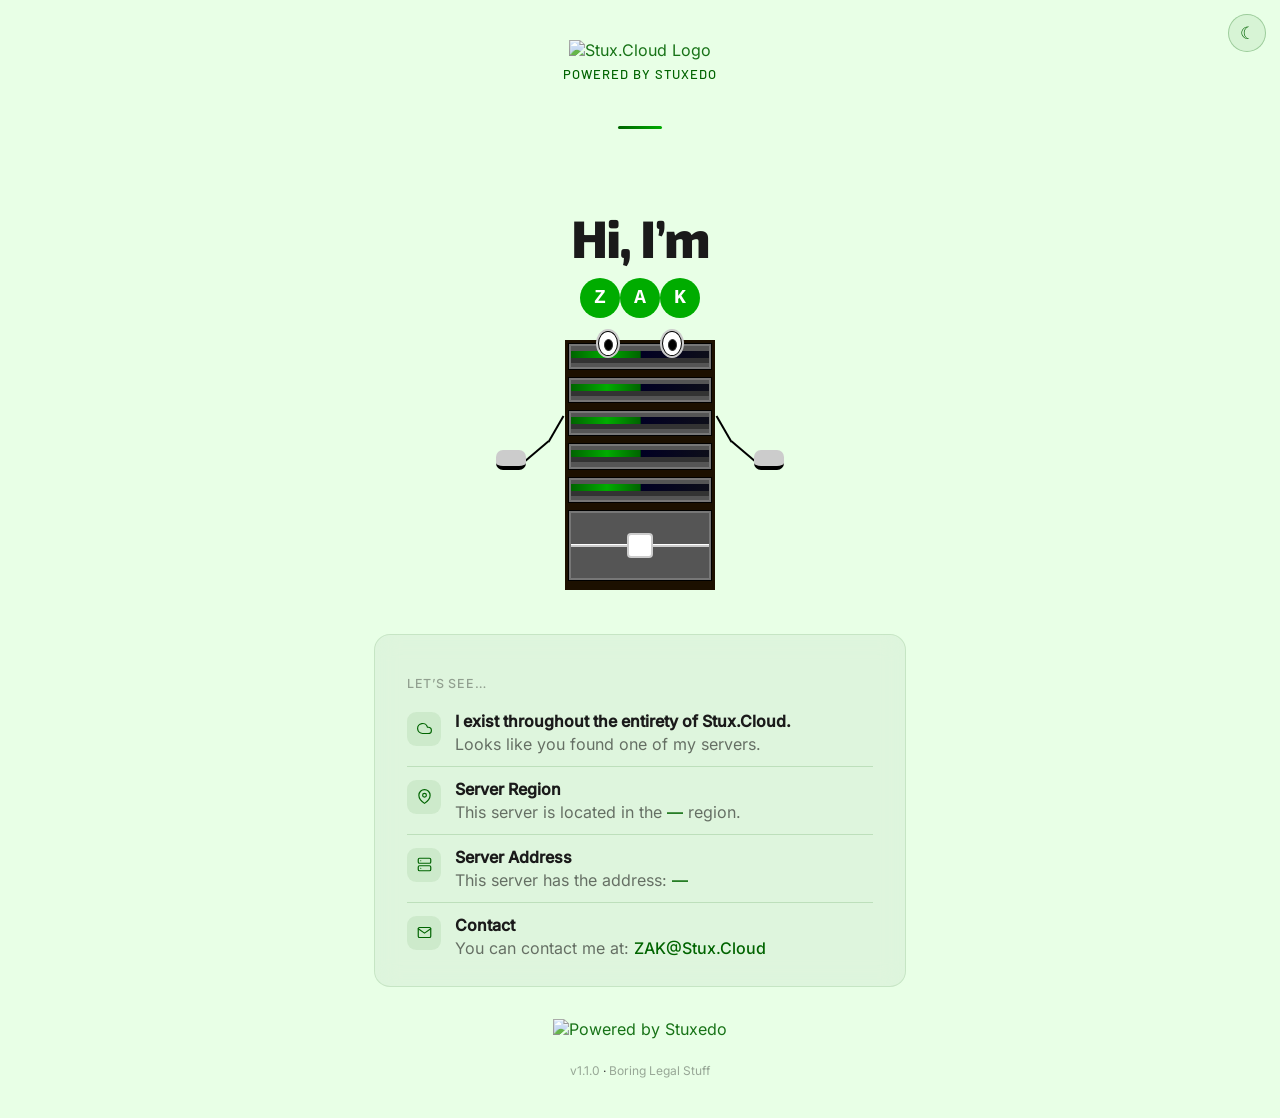
==== index.html @ 60092a90 "Release v1.1.0 See CHANGELOG.md for details." ====
<!DOCTYPE html>
<html lang="en">

<head>
    <meta charset="UTF-8">
    <meta name="viewport" content="width=device-width, initial-scale=1.0">
    <meta name="description" content="A Stux.Cloud Instance - Powered by Stuxedo">
    <title>A Stux.Cloud Instance - Powered by Stuxedo</title>
    <link rel="icon" type="image/png" href="https://global.media.stux.cloud/icon.png">
    <link rel="stylesheet" href="assets/fonts/fonts.css">
    <style>
        * {
            box-sizing: border-box;
        }

        :root {
            --block-background: #555;
            --block-border: 1px solid #000;
            --block-shadow: 0 0 0 2px rgba(255, 255, 255, 0.2) inset;
            --block-light-background: linear-gradient(to right, #006400 0%, #00ac00 26%, #006400 50%, #010023 51%, #0d0e19 100%);
            --block-light-border: 5px solid;
        }

        body {
            background-color: #e8ffe6;
            font-family: 'Inter', sans-serif;
        }

        main {
            width: 100%;
            height: 100%;
            min-height: 450px;
            background: transparent;
            color: #333;
            display: flex;
            flex-direction: column;
            justify-content: center;
            align-items: center;
            position: relative;
            z-index: 1;
        }

        main .logo-wrap {
            display: inline-flex;
            flex-direction: column;
            align-items: flex-end;
            padding-bottom: 60px;
        }

        main #logo {
            display: flex;
            height: 80px;
        }

        main .sclogo-wrap {
            display: flex;
            align-items: center;
            gap: 6px;
        }

        main #bytext {
            color: var(--accent);
            font-weight: bold;
            font-size: 20px;
            margin-bottom: 14px;
            margin-left: 12px;
            text-transform: uppercase;
        }

        main #sclogo {
            height: 50px;
            padding-right: 10px;
        }

        main #wrap {
            width: 300px;
            height: 260px;
            display: flex;
            justify-content: center;
            align-items: flex-end;
            position: relative;
        }

        main #wrap .line {
            position: absolute;
            left: 0;
            top: 30%;
            width: 100%;
        }

        main #wrap .line.line-1 {
            animation: anim-line1 5s 0s ease forwards;
        }

        main #wrap .line.line-1 .ball {
            animation-delay: 0;
        }

        main #wrap .line.line-2 {
            animation: anim-line2 5s 1.2s ease forwards;
        }

        main #wrap .line.line-2 .ball {
            animation-delay: 1.2s;
        }

        main #wrap .line.line-3 {
            animation: anim-line3 5s 2.4s ease forwards;
        }

        main #wrap .line.line-3 .ball {
            animation-delay: 2.4s;
        }

        main #wrap .ball {
            height: 40px;
            width: 40px;
            border-radius: 50%;
            background: #000;
            color: #fff;
            text-align: center;
            line-height: 40px;
            font-size: 20px;
            font-weight: bold;
            font-family: 'Source Code Pro', monospace;
            z-index: 2;
            animation: anim-ball 5s ease forwards;
        }

        main #wrap .hand {
            position: absolute;
            top: 50%;
            width: 100%;
            transform-origin: 50% 0;
        }

        main #wrap .hand.hand-left {
            left: 6px;
            animation: anim-hand-left 5s 0s ease forwards;
        }

        main #wrap .hand .hand-part {
            height: 2px;
            width: 30px;
            background: #000;
            position: absolute;
        }

        main #wrap .hand .hand-part.part-bottom {
            top: -10px;
            left: 0;
            height: 20px;
            border-radius: 7px;
            background: #ccc;
            border-bottom: 4px solid #000;
        }

        main #wrap .hand .hand-part.part-middle {
            left: 26px;
            top: -10px;
            transform: rotate(-40deg);
        }

        main #wrap .hand .hand-part.part-top {
            left: 45px;
            top: -32px;
            transform: rotate(-60deg);
        }

        main #wrap .hand.hand-right {
            right: 6px;
            animation: anim-hand-left 5s 0.5s ease forwards;
        }

        main #wrap .hand.hand-right .part-bottom {
            left: auto;
            right: 0;
        }

        main #wrap .hand.hand-right .part-middle {
            left: auto;
            right: 26px;
            transform: rotate(40deg);
        }

        main #wrap .hand.hand-right .part-top {
            left: auto;
            right: 45px;
            transform: rotate(60deg);
        }

        main #server {
            width: 150px;
            height: 250px;
            display: flex;
            flex-direction: column;
            justify-content: space-between;
            border: 3px solid #1C1000;
            padding-bottom: 2%;
            background: #1C1000;
            position: relative;
        }

        main #server .eye {
            position: absolute;
            top: -12px;
            width: 20px;
            height: 25px;
            border: 1px solid #000;
            box-shadow: 0 0 0 2px #ccc;
            background: #fff;
            border-radius: 50%;
        }

        main #server .eye span {
            display: block;
            width: 50%;
            height: 50%;
            border: 1px solid;
            border-radius: 50%;
            background: #000;
            position: absolute;
            left: 0;
            top: 1px;
            animation: anim-eyes 8s ease forwards;
        }

        main #server .eye.eye-left {
            left: 30px;
            background-color: #fff !important;
        }

        main #server .eye.eye-right {
            right: 30px;
            background-color: #fff !important;
        }

        main #server .block {
            border: var(--block-border);
            height: 11%;
            display: flex;
            justify-content: center;
            align-items: center;
            box-shadow: var(--block-shadow);
            background: var(--block-background);
        }

        main #server .block .light {
            width: calc(100% - 4px);
            height: 12px;
            border-bottom: var(--block-light-border);
            background: var(--block-light-background);
        }

        main #server #bottom-block {
            height: 30%;
            border: var(--block-border);
            display: flex;
            justify-content: center;
            align-items: center;
            background: var(--block-background);
            box-shadow: var(--block-shadow);
            overflow: hidden;
            position: relative;
        }

        main #server #bottom-block #bottom-light {
            width: 2vw;
            height: 2vw;
            min-width: 14px;
            min-height: 14px;
            border-radius: 4px;
            background: #fff;
            border: 2px solid #ccc;
            box-shadow: var(--block-shadow);
            z-index: 2;
        }

        main #server #bottom-block .bottom-line {
            width: calc(100% - 4px);
            height: 3px;
            background: #fff;
            position: absolute;
            border-bottom: 2px solid #ccc;
        }

        main .text {
            padding: 10px;
            min-width: 320px;
            text-align: center;
        }

        main .text h1 {
            font-family: 'Stuxedo Tale', 'Exo 2', sans-serif;
            font-size: 16px;
            font-weight: 700;
            letter-spacing: -0.01em;
            margin: 14px 0;
        }

        #page-region,
        #page-address,
        #admin-email {
            color: var(--accent);
            font-weight: 500;
        }

        @keyframes anim-ball {
            20% {
                transform: rotate(180deg);
            }

            40% {
                transform: rotate(0deg);
            }

            60% {
                transform: rotate(180deg);
            }

            80% {
                transform: rotate(0deg);
            }

            100% {
                transform: rotate(-90deg);
            }
        }

        @keyframes anim-line1 {
            20% {
                transform: rotate(180deg);
            }

            40% {
                transform: rotate(0deg);
            }

            60% {
                transform: rotate(180deg);
            }

            80% {
                transform: rotate(0deg);
            }

            100% {
                transform: rotate(90deg) translateY(40px);
            }
        }

        @keyframes anim-line2 {
            20% {
                transform: rotate(180deg);
            }

            40% {
                transform: rotate(0deg);
            }

            60% {
                transform: rotate(180deg);
            }

            80% {
                transform: rotate(0deg);
            }

            100% {
                transform: rotate(90deg) translateY(0px);
            }
        }

        @keyframes anim-line3 {
            20% {
                transform: rotate(180deg);
            }

            40% {
                transform: rotate(0deg);
            }

            60% {
                transform: rotate(180deg);
            }

            80% {
                transform: rotate(0deg);
            }

            100% {
                transform: rotate(90deg) translateY(-40px);
            }
        }

        @keyframes anim-hand-left {
            10% {
                transform: rotate(3deg);
            }

            15% {
                transform: rotate(0deg);
            }

            25% {
                transform: rotate(3deg);
            }

            30% {
                transform: rotate(0deg);
            }

            40% {
                transform: rotate(3deg);
            }

            45% {
                transform: rotate(0deg);
            }

            50% {
                transform: rotate(3deg);
            }

            55% {
                transform: rotate(0deg);
            }

            65% {
                transform: rotate(3deg);
            }

            70% {
                transform: rotate(0deg);
            }

            80% {
                transform: rotate(3deg);
            }

            85% {
                transform: rotate(0deg);
            }

            95% {
                transform: rotate(3deg);
            }

            100% {
                transform: rotate(0deg);
            }
        }

        @keyframes anim-hand-right {
            10% {
                transform: rotate(-3deg);
            }

            15% {
                transform: rotate(0deg);
            }

            25% {
                transform: rotate(-3deg);
            }

            30% {
                transform: rotate(0deg);
            }

            40% {
                transform: rotate(-3deg);
            }

            45% {
                transform: rotate(0deg);
            }

            50% {
                transform: rotate(-3deg);
            }

            55% {
                transform: rotate(0deg);
            }

            65% {
                transform: rotate(-3deg);
            }

            70% {
                transform: rotate(0deg);
            }

            80% {
                transform: rotate(-3deg);
            }

            85% {
                transform: rotate(0deg);
            }

            100% {
                transform: rotate(0deg);
            }
        }

        @keyframes anim-eyes {
            25% {
                left: 10px;
            }

            50% {
                left: 0;
            }

            75% {
                top: 0;
                left: 10px;
            }

            100% {
                top: 7px;
                left: 5px;
            }
        }

        @media (prefers-color-scheme: dark) {
            body {
                background-color: #051e03;
            }

            body,
            main {
                color: #fff;
            }

            #page-region,
            #page-address,
            #admin-email {
                color: var(--accent);
                font-weight: 500;
            }

            main #wrap .ball {
                background: #fff;
                color: #000;
            }
        }

        /* ── CSS-only falling leaves (TinyMCE-safe, no JS/canvas) ── */
        .leaves {
            position: fixed;
            inset: 0;
            z-index: 0;
            pointer-events: none;
            overflow: hidden;
        }

        .lf {
            position: absolute;
            top: -30px;
            width: var(--sz, 14px);
            height: calc(var(--sz, 14px) * 1.4);
            animation-timing-function: linear;
            animation-iteration-count: infinite;
        }

        .lf::before {
            content: '';
            display: block;
            width: 100%;
            height: 100%;
            border-radius: 50% 0 50% 0;
            transform: rotate(45deg);
        }

        /* dark mode colours */
        .lf {
            opacity: var(--op-d, 0.12);
        }

        .lf::before {
            background: var(--cd, #00ac00);
        }

        /* light mode colours */
        @media (prefers-color-scheme: light) {
            .lf {
                opacity: var(--op-l, 0.18);
            }

            .lf::before {
                background: var(--cl, #006400);
            }
        }

        /* three sway variants */
        .lf-a {
            animation-name: lf-fall-a;
        }

        .lf-b {
            animation-name: lf-fall-b;
        }

        .lf-c {
            animation-name: lf-fall-c;
        }

        @keyframes lf-fall-a {
            0% {
                transform: translate(0, -30px) rotate(0deg);
            }

            20% {
                transform: translate(35px, 20vh) rotate(80deg);
            }

            40% {
                transform: translate(-15px, 40vh) rotate(155deg);
            }

            60% {
                transform: translate(28px, 60vh) rotate(230deg);
            }

            80% {
                transform: translate(-12px, 80vh) rotate(305deg);
            }

            100% {
                transform: translate(5px, 110vh) rotate(360deg);
            }
        }

        @keyframes lf-fall-b {
            0% {
                transform: translate(0, -30px) rotate(15deg);
            }

            20% {
                transform: translate(-28px, 20vh) rotate(88deg);
            }

            40% {
                transform: translate(22px, 40vh) rotate(163deg);
            }

            60% {
                transform: translate(-32px, 60vh) rotate(238deg);
            }

            80% {
                transform: translate(18px, 80vh) rotate(313deg);
            }

            100% {
                transform: translate(-8px, 110vh) rotate(390deg);
            }
        }

        @keyframes lf-fall-c {
            0% {
                transform: translate(0, -30px) rotate(-10deg);
            }

            20% {
                transform: translate(18px, 20vh) rotate(60deg);
            }

            40% {
                transform: translate(-38px, 40vh) rotate(130deg);
            }

            60% {
                transform: translate(14px, 60vh) rotate(205deg);
            }

            80% {
                transform: translate(-22px, 80vh) rotate(275deg);
            }

            100% {
                transform: translate(10px, 110vh) rotate(345deg);
            }
        }

        /* ── Light/dark toggle ── */
        #theme-toggle {
            position: fixed;
            top: 14px;
            right: 14px;
            z-index: 100;
            background: var(--accent-bg);
            border: 1px solid var(--accent-border-strong);
            border-radius: 50%;
            width: 38px;
            height: 38px;
            font-size: 17px;
            line-height: 38px;
            text-align: center;
            cursor: pointer;
            padding: 0;
            transition: background 0.2s, border-color 0.2s;
        }

        #theme-toggle:hover {
            background: var(--accent-hover);
        }

        /* Class-based overrides (set by JS) */
        body.theme-dark {
            background-color: #051e03 !important;
            color: #fff !important;
        }

        body.theme-dark main {
            background: transparent !important;
            color: #fff !important;
        }

        body.theme-dark main #wrap .ball {
            background: #fff;
            color: #000;
        }

        body.theme-light {
            background-color: #e8ffe6 !important;
            color: #333 !important;
        }

        body.theme-light main {
            background: transparent !important;
            color: #333 !important;
        }

        body.theme-light main #wrap .ball {
            background: #000;
            color: #fff;
        }


        /* ── CSS variables ── */
        :root {
            --bg: #051e03;
            --bg-card: rgba(255, 255, 255, 0.04);
            --border: rgba(255, 255, 255, 0.07);
            --accent: #00ac00;
            --accent-gradient: linear-gradient(90deg, #006400, #00ac00);
            --accent-dim: rgba(0, 172, 0, 0.13);
            --accent-bg: rgba(0, 172, 0, 0.12);
            --accent-bg-hover: rgba(0, 172, 0, 0.18);
            --accent-border-strong: rgba(0, 172, 0, 0.35);
            --accent-hover: rgba(0, 172, 0, 0.22);
            --accent-border-hover: rgba(0, 172, 0, 0.55);
            --text-1: #eef2ee;
            --text-2: rgba(238, 242, 238, 0.55);
            --text-3: rgba(238, 242, 238, 0.35);
        }

        body {
            background-color: #051e03;
            font-family: 'Inter', sans-serif;
        }

        @media (prefers-color-scheme: dark) {
            :root {
                --bg: #051e03;
                --bg-card: rgba(255, 255, 255, 0.04);
                --border: rgba(255, 255, 255, 0.07);
                --accent: #00ac00;
                --accent-gradient: linear-gradient(90deg, #006400, #00ac00);
                --accent-dim: rgba(0, 172, 0, 0.13);
                --accent-bg: rgba(0, 172, 0, 0.12);
                --accent-bg-hover: rgba(0, 172, 0, 0.18);
                --accent-border-strong: rgba(0, 172, 0, 0.35);
                --accent-hover: rgba(0, 172, 0, 0.22);
                --accent-border-hover: rgba(0, 172, 0, 0.55);
                --text-1: #eef2ee;
                --text-2: rgba(238, 242, 238, 0.55);
                --text-3: rgba(238, 242, 238, 0.35);
            }

            body {
                background-color: #051e03;
                color: #eef2ee;
            }
        }

        @media (prefers-color-scheme: light) {
            :root {
                --bg: #e8ffe6;
                --bg-card: rgba(0, 0, 0, 0.04);
                --border: rgba(0, 100, 0, 0.15);
                --accent: #006400;
                --accent-gradient: linear-gradient(90deg, #006400, #00ac00);
                --accent-dim: rgba(0, 100, 0, 0.08);
                --accent-bg: rgba(0, 100, 0, 0.07);
                --accent-bg-hover: rgba(0, 100, 0, 0.11);
                --accent-border-strong: rgba(0, 100, 0, 0.28);
                --accent-hover: rgba(0, 100, 0, 0.13);
                --accent-border-hover: rgba(0, 100, 0, 0.45);
                --text-1: #1a1a1a;
                --text-2: rgba(0, 0, 0, 0.55);
                --text-3: rgba(0, 0, 0, 0.35);
            }

            body {
                background-color: #e8ffe6;
                color: #1a1a1a;
            }
        }

        :root.theme-dark {
            --bg: #051e03;
            --bg-card: rgba(255, 255, 255, 0.04);
            --border: rgba(255, 255, 255, 0.07);
            --accent: #00ac00;
            --accent-gradient: linear-gradient(90deg, #006400, #00ac00);
            --accent-dim: rgba(0, 172, 0, 0.13);
            --accent-bg: rgba(0, 172, 0, 0.12);
            --accent-bg-hover: rgba(0, 172, 0, 0.18);
            --accent-border-strong: rgba(0, 172, 0, 0.35);
            --accent-hover: rgba(0, 172, 0, 0.22);
            --accent-border-hover: rgba(0, 172, 0, 0.55);
            --text-1: #eef2ee;
            --text-2: rgba(238, 242, 238, 0.55);
            --text-3: rgba(238, 242, 238, 0.35);
        }

        :root.theme-light {
            --bg: #e8ffe6;
            --bg-card: rgba(0, 0, 0, 0.04);
            --border: rgba(0, 100, 0, 0.15);
            --accent: #006400;
            --accent-gradient: linear-gradient(90deg, #006400, #00ac00);
            --accent-dim: rgba(0, 100, 0, 0.08);
            --accent-bg: rgba(0, 100, 0, 0.07);
            --accent-bg-hover: rgba(0, 100, 0, 0.11);
            --accent-border-strong: rgba(0, 100, 0, 0.28);
            --accent-hover: rgba(0, 100, 0, 0.13);
            --accent-border-hover: rgba(0, 100, 0, 0.45);
            --text-1: #1a1a1a;
            --text-2: rgba(0, 0, 0, 0.55);
            --text-3: rgba(0, 0, 0, 0.35);
        }

        :root.theme-dark body {
            background-color: #051e03 !important;
            color: #eef2ee !important;
        }

        :root.theme-light body {
            background-color: #e8ffe6 !important;
            color: #1a1a1a !important;
        }

        /* ── Layout ── */
        .wrapper {
            position: relative;
            z-index: 1;
            display: flex;
            flex-direction: column;
            align-items: center;
            text-align: center;
            padding: 2rem 1.5rem;
            max-width: 580px;
            width: 100%;
        }

        .logo {
            margin-bottom: 2.75rem;
        }

        .tagline {
            font-family: 'StuxGroup Tale', 'Barlow', sans-serif;
            font-size: 13px;
            font-weight: 500;
            color: var(--accent);
            letter-spacing: 0.08em;
            text-transform: uppercase;
            margin: 6px 0 0;
        }

        .accent-bar {
            width: 44px;
            height: 3px;
            border-radius: 2px;
            background: var(--accent-gradient);
            margin: 0 auto 2.75rem;
        }

        h1 {
            font-family: 'Stuxedo Tale', 'Exo 2', sans-serif;
            font-size: clamp(2.1rem, 5.5vw, 3.3rem);
            font-weight: 800;
            line-height: 1.1;
            letter-spacing: -0.03em;
            color: var(--text-1);
            margin-bottom: 2rem;
        }

        h1 em {
            font-style: normal;
            color: var(--accent);
        }

        .sub {
            font-family: 'StuxGroup Tale', 'Barlow', sans-serif;
            font-size: clamp(0.95rem, 2.5vw, 1.05rem);
            font-weight: 300;
            color: var(--text-2);
            line-height: 1.7;
            text-align: center;
        }

        /* ── Card ── */
        .card {
            background: var(--bg-card);
            border: 1px solid var(--accent-bg-hover);
            border-radius: 16px;
            padding: 32px 36px;
            max-width: 560px;
            width: 100%;
            margin-bottom: 4rem;
            backdrop-filter: blur(12px);
            -webkit-backdrop-filter: blur(12px);
        }

        .card {
            padding: 1.75rem 2rem;
            margin-bottom: 2rem;
        }

        .card-label {
            font-family: 'Inter', sans-serif;
            font-size: 0.78rem;
            font-weight: 500;
            color: var(--text-3);
            letter-spacing: 0.06em;
            text-transform: uppercase;
            text-align: left;
            margin-bottom: 1.25rem;
        }

        .info-row {
            display: flex;
            align-items: flex-start;
            gap: 14px;
            text-align: left;
        }

        .info-text {
            display: flex;
            flex-direction: column;
            gap: 3px;
            flex: 1;
        }

        .info-text strong { color: var(--text-1); }
        .info-text span { color: var(--text-2); }

        .divider {
            width: 100%;
            height: 1px;
            background: var(--border);
            margin: 12px 0;
        }

        .info-icon {
            width: 34px;
            height: 34px;
            border-radius: 9px;
            background: var(--accent-dim);
            display: flex;
            align-items: center;
            justify-content: center;
            flex-shrink: 0;
            margin-top: 1px;
        }

        .info-icon::before {
            content: '';
            display: block;
            width: 15px;
            height: 15px;
            background-repeat: no-repeat;
            background-size: contain;
            background-position: center;
        }

        .icon-cloud::before {
            content: '';
            display: block;
            width: 15px;
            height: 15px;
            background-image: url("data:image/svg+xml,%3Csvg%20xmlns='http://www.w3.org/2000/svg'%20viewBox='0%200%2024%2024'%20fill='none'%20stroke='%2300ac00'%20stroke-width='1.9'%20stroke-linecap='round'%20stroke-linejoin='round'%3E%3Cpath%20d='M18%2010h-1.26A8%208%200%201%200%209%2020h9a5%205%200%200%200%200-10z'/%3E%3C/svg%3E");
            background-repeat: no-repeat;
            background-size: contain;
            background-position: center;
        }

        .icon-location::before {
            content: '';
            display: block;
            width: 15px;
            height: 15px;
            background-image: url("data:image/svg+xml,%3Csvg%20xmlns='http://www.w3.org/2000/svg'%20viewBox='0%200%2024%2024'%20fill='none'%20stroke='%2300ac00'%20stroke-width='1.9'%20stroke-linecap='round'%20stroke-linejoin='round'%3E%3Cpath%20d='M21%2010c0%207-9%2013-9%2013s-9-6-9-13a9%209%200%200%201%2018%200z'/%3E%3Ccircle%20cx='12'%20cy='10'%20r='3'/%3E%3C/svg%3E");
            background-repeat: no-repeat;
            background-size: contain;
            background-position: center;
        }

        .icon-server2::before {
            content: '';
            display: block;
            width: 15px;
            height: 15px;
            background-image: url("data:image/svg+xml,%3Csvg%20xmlns='http://www.w3.org/2000/svg'%20viewBox='0%200%2024%2024'%20fill='none'%20stroke='%2300ac00'%20stroke-width='1.9'%20stroke-linecap='round'%20stroke-linejoin='round'%3E%3Crect%20x='2'%20y='2'%20width='20'%20height='8'%20rx='2'/%3E%3Crect%20x='2'%20y='14'%20width='20'%20height='8'%20rx='2'/%3E%3Cline%20x1='6'%20y1='6'%20x2='6.01'%20y2='6'/%3E%3Cline%20x1='6'%20y1='18'%20x2='6.01'%20y2='18'/%3E%3C/svg%3E");
            background-repeat: no-repeat;
            background-size: contain;
            background-position: center;
        }

        .icon-mail::before {
            content: '';
            display: block;
            width: 15px;
            height: 15px;
            background-image: url("data:image/svg+xml,%3Csvg%20xmlns='http://www.w3.org/2000/svg'%20viewBox='0%200%2024%2024'%20fill='none'%20stroke='%2300ac00'%20stroke-width='1.9'%20stroke-linecap='round'%20stroke-linejoin='round'%3E%3Cpath%20d='M4%204h16c1.1%200%202%20.9%202%202v12c0%201.1-.9%202-2%202H4c-1.1%200-2-.9-2-2V6c0-1.1.9-2%202-2z'/%3E%3Cpolyline%20points='22,6%2012,13%202,6'/%3E%3C/svg%3E");
            background-repeat: no-repeat;
            background-size: contain;
            background-position: center;
        }

        @media (prefers-color-scheme: light) {
            .icon-cloud::before {
                content: '';
                display: block;
                width: 15px;
                height: 15px;
                background-image: url("data:image/svg+xml,%3Csvg%20xmlns='http://www.w3.org/2000/svg'%20viewBox='0%200%2024%2024'%20fill='none'%20stroke='%23006400'%20stroke-width='1.9'%20stroke-linecap='round'%20stroke-linejoin='round'%3E%3Cpath%20d='M18%2010h-1.26A8%208%200%201%200%209%2020h9a5%205%200%200%200%200-10z'/%3E%3C/svg%3E");
                background-repeat: no-repeat;
                background-size: contain;
                background-position: center;
            }

            .icon-location::before {
                content: '';
                display: block;
                width: 15px;
                height: 15px;
                background-image: url("data:image/svg+xml,%3Csvg%20xmlns='http://www.w3.org/2000/svg'%20viewBox='0%200%2024%2024'%20fill='none'%20stroke='%23006400'%20stroke-width='1.9'%20stroke-linecap='round'%20stroke-linejoin='round'%3E%3Cpath%20d='M21%2010c0%207-9%2013-9%2013s-9-6-9-13a9%209%200%200%201%2018%200z'/%3E%3Ccircle%20cx='12'%20cy='10'%20r='3'/%3E%3C/svg%3E");
                background-repeat: no-repeat;
                background-size: contain;
                background-position: center;
            }

            .icon-server2::before {
                content: '';
                display: block;
                width: 15px;
                height: 15px;
                background-image: url("data:image/svg+xml,%3Csvg%20xmlns='http://www.w3.org/2000/svg'%20viewBox='0%200%2024%2024'%20fill='none'%20stroke='%23006400'%20stroke-width='1.9'%20stroke-linecap='round'%20stroke-linejoin='round'%3E%3Crect%20x='2'%20y='2'%20width='20'%20height='8'%20rx='2'/%3E%3Crect%20x='2'%20y='14'%20width='20'%20height='8'%20rx='2'/%3E%3Cline%20x1='6'%20y1='6'%20x2='6.01'%20y2='6'/%3E%3Cline%20x1='6'%20y1='18'%20x2='6.01'%20y2='18'/%3E%3C/svg%3E");
                background-repeat: no-repeat;
                background-size: contain;
                background-position: center;
            }

            .icon-mail::before {
                content: '';
                display: block;
                width: 15px;
                height: 15px;
                background-image: url("data:image/svg+xml,%3Csvg%20xmlns='http://www.w3.org/2000/svg'%20viewBox='0%200%2024%2024'%20fill='none'%20stroke='%23006400'%20stroke-width='1.9'%20stroke-linecap='round'%20stroke-linejoin='round'%3E%3Cpath%20d='M4%204h16c1.1%200%202%20.9%202%202v12c0%201.1-.9%202-2%202H4c-1.1%200-2-.9-2-2V6c0-1.1.9-2%202-2z'/%3E%3Cpolyline%20points='22,6%2012,13%202,6'/%3E%3C/svg%3E");
                background-repeat: no-repeat;
                background-size: contain;
                background-position: center;
            }
        }

        :root.theme-light .icon-cloud::before {
            background-image: url("data:image/svg+xml,%3Csvg%20xmlns='http://www.w3.org/2000/svg'%20viewBox='0%200%2024%2024'%20fill='none'%20stroke='%23006400'%20stroke-width='1.9'%20stroke-linecap='round'%20stroke-linejoin='round'%3E%3Cpath%20d='M18%2010h-1.26A8%208%200%201%200%209%2020h9a5%205%200%200%200%200-10z'/%3E%3C/svg%3E");
        }

        :root.theme-light .icon-location::before {
            background-image: url("data:image/svg+xml,%3Csvg%20xmlns='http://www.w3.org/2000/svg'%20viewBox='0%200%2024%2024'%20fill='none'%20stroke='%23006400'%20stroke-width='1.9'%20stroke-linecap='round'%20stroke-linejoin='round'%3E%3Cpath%20d='M21%2010c0%207-9%2013-9%2013s-9-6-9-13a9%209%200%200%201%2018%200z'/%3E%3Ccircle%20cx='12'%20cy='10'%20r='3'/%3E%3C/svg%3E");
        }

        :root.theme-light .icon-server2::before {
            background-image: url("data:image/svg+xml,%3Csvg%20xmlns='http://www.w3.org/2000/svg'%20viewBox='0%200%2024%2024'%20fill='none'%20stroke='%23006400'%20stroke-width='1.9'%20stroke-linecap='round'%20stroke-linejoin='round'%3E%3Crect%20x='2'%20y='2'%20width='20'%20height='8'%20rx='2'/%3E%3Crect%20x='2'%20y='14'%20width='20'%20height='8'%20rx='2'/%3E%3Cline%20x1='6'%20y1='6'%20x2='6.01'%20y2='6'/%3E%3Cline%20x1='6'%20y1='18'%20x2='6.01'%20y2='18'/%3E%3C/svg%3E");
        }

        :root.theme-light .icon-mail::before {
            background-image: url("data:image/svg+xml,%3Csvg%20xmlns='http://www.w3.org/2000/svg'%20viewBox='0%200%2024%2024'%20fill='none'%20stroke='%23006400'%20stroke-width='1.9'%20stroke-linecap='round'%20stroke-linejoin='round'%3E%3Cpath%20d='M4%204h16c1.1%200%202%20.9%202%202v12c0%201.1-.9%202-2%202H4c-1.1%200-2-.9-2-2V6c0-1.1.9-2%202-2z'/%3E%3Cpolyline%20points='22,6%2012,13%202,6'/%3E%3C/svg%3E");
        }

        /* ── Badge ── */


        /* ── ZAK spacing ── */
        #wrap {
            margin: 2rem auto 2.75rem;
        }

        /* ── Ball — always green ── */
        main #wrap .ball {
            background: #00ac00 !important;
            color: #fff !important;
        }

        /* ── Dynamic value styling ── */
        #page-region,
        #page-address,
        #admin-email {
            color: var(--accent);
            font-weight: 500;
        }

        /* ── Site logo ── */
        .site-logo,
        img.poweredby-badge {
            max-height: 100px;
            height: auto;
            width: auto;
        }

        img.poweredby-badge {
            max-height: 80px;
        }

        @media (max-width: 570px) {

            .site-logo,
            img.poweredby-badge {
                width: 100%;
                max-height: none;
            }
        }

        /* ── Toggle ── */

        #theme-toggle {
            color: var(--accent);
        }

        /* ── Links ── */
        a,
        a:visited {
            color: var(--accent) !important;
            text-decoration: none !important;
        }

        a:hover,
        a:focus {
            color: var(--accent) !important;
            opacity: 0.8;
            text-decoration: none !important;
        }

        /* ── Image hover effects ── */
        .logo a {
            opacity: 0.9;
            transition: opacity 0.2s, transform 0.2s;
            display: inline-block;
        }

        .logo a:hover {
            opacity: 1;
            transform: scale(1.04);
        }

        .badge-wrap a {
            opacity: 0.9;
            display: inline-block;
            transition: opacity 0.2s, transform 0.2s;
        }

        .badge-wrap a:hover {
            opacity: 1 !important;
            transform: scale(1.04);
        }

        .site-footer {
            margin-top: 1.5rem;
            font-size: 0.75rem;
        }

        .site-footer a {
            color: var(--text-3) !important;
        }

        .site-footer a:hover {
            color: var(--accent) !important;
            opacity: 1;
        }

        :root.theme-light .lf { opacity: var(--op-l, 0.18); }
        :root.theme-light .lf::before { background: var(--cl, #006400); }
        :root.theme-dark .lf { opacity: var(--op-d, 0.12); }
        :root.theme-dark .lf::before { background: var(--cd, #00ac00); }
    </style>
</head>

<body>
    <button id="theme-toggle" title="Toggle light/dark mode" aria-label="Toggle light/dark mode">&#9788;</button>

    <div class="leaves" contenteditable="false" data-mce-bogus="1">
        <span class="lf lf-a"
            style="left:42%;animation-duration:10.2s;animation-delay:-0.7s;--sz:10px;--op-d:0.09;--op-l:0.2;--cd:#007800;--cl:#00ac00">&#8203;</span>
        <span class="lf lf-b"
            style="left:8%;animation-duration:8.7s;animation-delay:-1.3s;--sz:11px;--op-d:0.13;--op-l:0.13;--cd:#00ac00;--cl:#00ac00">&#8203;</span>
        <span class="lf lf-c"
            style="left:55%;animation-duration:11.5s;animation-delay:-13.2s;--sz:13px;--op-d:0.16;--op-l:0.2;--cd:#00ac00;--cl:#00ac00">&#8203;</span>
        <span class="lf lf-a"
            style="left:75%;animation-duration:14.8s;animation-delay:-8.4s;--sz:10px;--op-d:0.15;--op-l:0.14;--cd:#00c800;--cl:#007a00">&#8203;</span>
        <span class="lf lf-b"
            style="left:70%;animation-duration:9.5s;animation-delay:-12.4s;--sz:20px;--op-d:0.1;--op-l:0.2;--cd:#00b400;--cl:#007a00">&#8203;</span>
        <span class="lf lf-c"
            style="left:48%;animation-duration:12.7s;animation-delay:-12.6s;--sz:19px;--op-d:0.09;--op-l:0.15;--cd:#00b400;--cl:#00ac00">&#8203;</span>
        <span class="lf lf-a"
            style="left:55%;animation-duration:10.7s;animation-delay:-3.1s;--sz:17px;--op-d:0.12;--op-l:0.15;--cd:#009900;--cl:#005c00">&#8203;</span>
        <span class="lf lf-b"
            style="left:32%;animation-duration:9.4s;animation-delay:-12.9s;--sz:17px;--op-d:0.19;--op-l:0.22;--cd:#007800;--cl:#00ac00">&#8203;</span>
        <span class="lf lf-c"
            style="left:10%;animation-duration:10.3s;animation-delay:-12.3s;--sz:22px;--op-d:0.12;--op-l:0.25;--cd:#00c800;--cl:#006400">&#8203;</span>
        <span class="lf lf-a"
            style="left:86%;animation-duration:11.5s;animation-delay:-12.9s;--sz:22px;--op-d:0.19;--op-l:0.16;--cd:#00b400;--cl:#009000">&#8203;</span>
        <span class="lf lf-b"
            style="left:77%;animation-duration:13.4s;animation-delay:-7.0s;--sz:11px;--op-d:0.18;--op-l:0.25;--cd:#00c800;--cl:#005c00">&#8203;</span>
        <span class="lf lf-c"
            style="left:86%;animation-duration:12.8s;animation-delay:-13.1s;--sz:14px;--op-d:0.16;--op-l:0.26;--cd:#00c800;--cl:#009000">&#8203;</span>
        <span class="lf lf-a"
            style="left:92%;animation-duration:12.3s;animation-delay:-8.6s;--sz:10px;--op-d:0.19;--op-l:0.17;--cd:#006400;--cl:#006400">&#8203;</span>
        <span class="lf lf-b"
            style="left:64%;animation-duration:13.1s;animation-delay:-13.2s;--sz:12px;--op-d:0.17;--op-l:0.18;--cd:#00c800;--cl:#006400">&#8203;</span>
        <span class="lf lf-c"
            style="left:22%;animation-duration:11.4s;animation-delay:-7.7s;--sz:12px;--op-d:0.18;--op-l:0.24;--cd:#007800;--cl:#005c00">&#8203;</span>
        <span class="lf lf-a"
            style="left:54%;animation-duration:12.5s;animation-delay:-0.2s;--sz:16px;--op-d:0.19;--op-l:0.14;--cd:#009900;--cl:#007a00">&#8203;</span>
        <span class="lf lf-b"
            style="left:30%;animation-duration:7.1s;animation-delay:-4.8s;--sz:19px;--op-d:0.1;--op-l:0.16;--cd:#009900;--cl:#004d00">&#8203;</span>
        <span class="lf lf-c"
            style="left:69%;animation-duration:11.5s;animation-delay:-8.8s;--sz:12px;--op-d:0.16;--op-l:0.19;--cd:#006400;--cl:#005c00">&#8203;</span>
        <span class="lf lf-a"
            style="left:87%;animation-duration:10.7s;animation-delay:-3.6s;--sz:22px;--op-d:0.19;--op-l:0.22;--cd:#006400;--cl:#004d00">&#8203;</span>
        <span class="lf lf-b"
            style="left:51%;animation-duration:7.8s;animation-delay:-8.4s;--sz:20px;--op-d:0.13;--op-l:0.15;--cd:#009900;--cl:#004d00">&#8203;</span>
        <span class="lf lf-c"
            style="left:21%;animation-duration:11.8s;animation-delay:-12.5s;--sz:11px;--op-d:0.08;--op-l:0.14;--cd:#00ac00;--cl:#009000">&#8203;</span>
        <span class="lf lf-a"
            style="left:79%;animation-duration:14.0s;animation-delay:-13.6s;--sz:19px;--op-d:0.13;--op-l:0.21;--cd:#007800;--cl:#00ac00">&#8203;</span>
        <span class="lf lf-b"
            style="left:47%;animation-duration:7.9s;animation-delay:-7.4s;--sz:17px;--op-d:0.2;--op-l:0.19;--cd:#00c800;--cl:#009000">&#8203;</span>
        <span class="lf lf-c"
            style="left:11%;animation-duration:13.0s;animation-delay:-12.0s;--sz:21px;--op-d:0.11;--op-l:0.24;--cd:#009900;--cl:#00ac00">&#8203;</span>
        <span class="lf lf-a"
            style="left:3%;animation-duration:14.6s;animation-delay:-11.1s;--sz:15px;--op-d:0.1;--op-l:0.2;--cd:#00ac00;--cl:#00ac00">&#8203;</span>
        <span class="lf lf-b"
            style="left:39%;animation-duration:13.9s;animation-delay:-0.3s;--sz:21px;--op-d:0.18;--op-l:0.19;--cd:#009900;--cl:#009000">&#8203;</span>
        <span class="lf lf-c"
            style="left:29%;animation-duration:13.2s;animation-delay:-6.5s;--sz:15px;--op-d:0.16;--op-l:0.21;--cd:#009900;--cl:#007a00">&#8203;</span>
        <span class="lf lf-a"
            style="left:52%;animation-duration:8.8s;animation-delay:-3.6s;--sz:18px;--op-d:0.14;--op-l:0.22;--cd:#00ac00;--cl:#009000">&#8203;</span>
        <span class="lf lf-b"
            style="left:61%;animation-duration:12.5s;animation-delay:-10.4s;--sz:15px;--op-d:0.13;--op-l:0.25;--cd:#007800;--cl:#009000">&#8203;</span>
        <span class="lf lf-c"
            style="left:11%;animation-duration:8.8s;animation-delay:-10.9s;--sz:13px;--op-d:0.12;--op-l:0.19;--cd:#006400;--cl:#006400">&#8203;</span>
    </div>

    <main>
        <div class="wrapper">

            <div class="logo a2">
                <a href="https://stux.cloud" target="_blank" rel="noopener" title="Stux.Cloud">
                    <img class="site-logo" src="https://global.media.stux.cloud/logo.png" alt="Stux.Cloud Logo"
                        title="Stux.Cloud Logo">
                </a>
                <p class="tagline">Powered by Stuxedo</p>
            </div>

            <div class="accent-bar a3"></div>

            <h1 class="a4">Hi, I&#8217;m</h1>

            <div id="wrap">
                <div class="hand hand-left">
                    <span class='hand-part part-top'></span>
                    <span class='hand-part part-middle'></span>
                    <span class='hand-part part-bottom'></span>
                </div>
                <div class="hand hand-right">
                    <span class='hand-part part-top'></span>
                    <span class='hand-part part-middle'></span>
                    <span class='hand-part part-bottom'></span>
                </div>
                <div class='line line-1'>
                    <div class="ball">Z</div>
                </div>
                <div class='line line-2'>
                    <div class="ball">A</div>
                </div>
                <div class='line line-3'>
                    <div class="ball">K</div>
                </div>
                <div id="server">
                    <div class="eye eye-left"><span></span></div>
                    <div class="eye eye-right"><span></span></div>
                    <div class="block">
                        <div class="light"></div>
                    </div>
                    <div class="block">
                        <div class="light"></div>
                    </div>
                    <div class="block">
                        <div class="light"></div>
                    </div>
                    <div class="block">
                        <div class="light"></div>
                    </div>
                    <div class="block">
                        <div class="light"></div>
                    </div>
                    <div id="bottom-block">
                        <div class="bottom-line"></div>
                        <div id="bottom-light"></div>
                    </div>
                </div>
            </div>

            <div class="card a5">
                <p class="card-label">Let&#8217;s see&hellip;</p>
                <div class="info-row">
                    <div class="info-icon icon-cloud" contenteditable="false"></div>
                    <div class="info-text">
                        <strong>I
                            exist throughout the entirety of Stux.Cloud.</strong>
                        <span>Looks
                            like you found one of my servers.</span>
                    </div>
                </div>
                <div class="divider"></div>
                <div class="info-row">
                    <div class="info-icon icon-location" contenteditable="false"></div>
                    <div class="info-text">
                        <strong>Server
                            Region</strong>
                        <span>This
                            server is located in the <span id="page-region">&mdash;</span> region.</span>
                    </div>
                </div>
                <div class="divider"></div>
                <div class="info-row">
                    <div class="info-icon icon-server2" contenteditable="false"></div>
                    <div class="info-text">
                        <strong>Server
                            Address</strong>
                        <span>This
                            server has the address: <span id="page-address">&mdash;</span></span>
                    </div>
                </div>
                <div class="divider"></div>
                <div class="info-row">
                    <div class="info-icon icon-mail" contenteditable="false"></div>
                    <div class="info-text">
                        <strong>Contact</strong>
                        <span>You
                            can contact me at: <a href="mailto:ZAK@Stux.Cloud"
                                id="admin-email">ZAK@Stux.Cloud</a></span>
                    </div>
                </div>
            </div>

            <div class="badge-wrap a6">
                <a href="https://go.stuxedo.com/powered-by" target="_blank" rel="noopener" title="Powered by Stuxedo">
                    <img class="poweredby-badge" src="https://global.media.stuxedo.com/badges/rectangle-badge.png" alt="Powered by Stuxedo"
                        title="Powered by Stuxedo">
                </a>
            </div>

            <footer class="site-footer">
                <a href="changelog" id="version-link">Changelog</a>
                &middot;
                <a href="https://stux.cloud/legal" target="_blank" rel="noopener">Boring Legal Stuff</a>
            </footer>

        </div>
    </main>

    <script>
        (function () {
            var root = document.documentElement;
            var btn = document.getElementById('theme-toggle');
            var prefersDark = window.matchMedia('(prefers-color-scheme: dark)').matches;
            var stored = localStorage.getItem('stuxedo-theme');
            var isDark = stored ? stored === 'dark' : prefersDark;

            function apply(dark) {
                root.classList.toggle('theme-dark', dark);
                root.classList.toggle('theme-light', !dark);
                btn.textContent = dark ? '☀' : '☾';
                btn.title = dark ? 'Switch to light mode' : 'Switch to dark mode';
            }

            apply(isDark);

            btn.addEventListener('click', function () {
                isDark = !isDark;
                localStorage.setItem('stuxedo-theme', isDark ? 'dark' : 'light');
                apply(isDark);
            });
        })();
    </script>
    <script>
        (function () {
            if (parent === window) return;

            var regionEl  = document.getElementById('page-region');
            var addressEl = document.getElementById('page-address');
            var emailEl   = document.getElementById('admin-email');
            if (!regionEl || !addressEl || !emailEl) return;

            try {
                var hostname = new URL(document.referrer).hostname;
                if (!hostname) return;

                var parts  = hostname.split('.');
                var region = parts[parts.length - 3];
                if (region) {
                    regionEl.textContent = region.toUpperCase();
                }

                addressEl.textContent = hostname;

                var adminEmail = region
                    ? 'ZAK@' + region + '.stux.cloud'
                    : 'ZAK@stux.cloud';
                emailEl.textContent = adminEmail;
                emailEl.href = 'mailto:' + adminEmail;
            } catch (e) {
                /* referrer not a valid URL — leave placeholder text */
            }
        })();
    </script>
    <script>
        if (window.parent !== window) {
            var parentOrigin = document.referrer ? new URL(document.referrer).origin : "*";
            window.parent.postMessage(
                { type: "page-title", title: document.title },
                parentOrigin
            );
        }
    </script>
    <script>
        fetch('VERSION.md')
            .then(function (r) { return r.text(); })
            .then(function (v) {
                document.getElementById('version-link').textContent = 'v' + v.trim();
            })
            .catch(function () {});
    </script>
</body>

</html>
---- assets/fonts/fonts.css ----
@font-face { font-family: 'Barlow'; font-style: normal; font-weight: 300; font-display: swap; src: url('barlow-300.woff2') format('woff2'); }
@font-face { font-family: 'Barlow'; font-style: normal; font-weight: 400; font-display: swap; src: url('barlow-400.woff2') format('woff2'); }
@font-face { font-family: 'Barlow'; font-style: normal; font-weight: 500; font-display: swap; src: url('barlow-500.woff2') format('woff2'); }
@font-face { font-family: 'Barlow'; font-style: normal; font-weight: 600; font-display: swap; src: url('barlow-600.woff2') format('woff2'); }
@font-face { font-family: 'Barlow'; font-style: italic; font-weight: 300; font-display: swap; src: url('barlow-300italic.woff2') format('woff2'); }
@font-face { font-family: 'Barlow'; font-style: italic; font-weight: 400; font-display: swap; src: url('barlow-400italic.woff2') format('woff2'); }

@font-face { font-family: 'Exo 2'; font-style: normal; font-weight: 400; font-display: swap; src: url('exo2-400.woff2') format('woff2'); }
@font-face { font-family: 'Exo 2'; font-style: normal; font-weight: 500; font-display: swap; src: url('exo2-400.woff2') format('woff2'); }
@font-face { font-family: 'Exo 2'; font-style: normal; font-weight: 600; font-display: swap; src: url('exo2-400.woff2') format('woff2'); }
@font-face { font-family: 'Exo 2'; font-style: normal; font-weight: 700; font-display: swap; src: url('exo2-400.woff2') format('woff2'); }
@font-face { font-family: 'Exo 2'; font-style: normal; font-weight: 800; font-display: swap; src: url('exo2-400.woff2') format('woff2'); }
@font-face { font-family: 'Exo 2'; font-style: italic; font-weight: 400; font-display: swap; src: url('exo2-400italic.woff2') format('woff2'); }

@font-face { font-family: 'Inter'; font-style: normal; font-weight: 300; font-display: swap; src: url('inter-var.woff2') format('woff2'); }
@font-face { font-family: 'Inter'; font-style: normal; font-weight: 400; font-display: swap; src: url('inter-var.woff2') format('woff2'); }
@font-face { font-family: 'Inter'; font-style: normal; font-weight: 500; font-display: swap; src: url('inter-var.woff2') format('woff2'); }
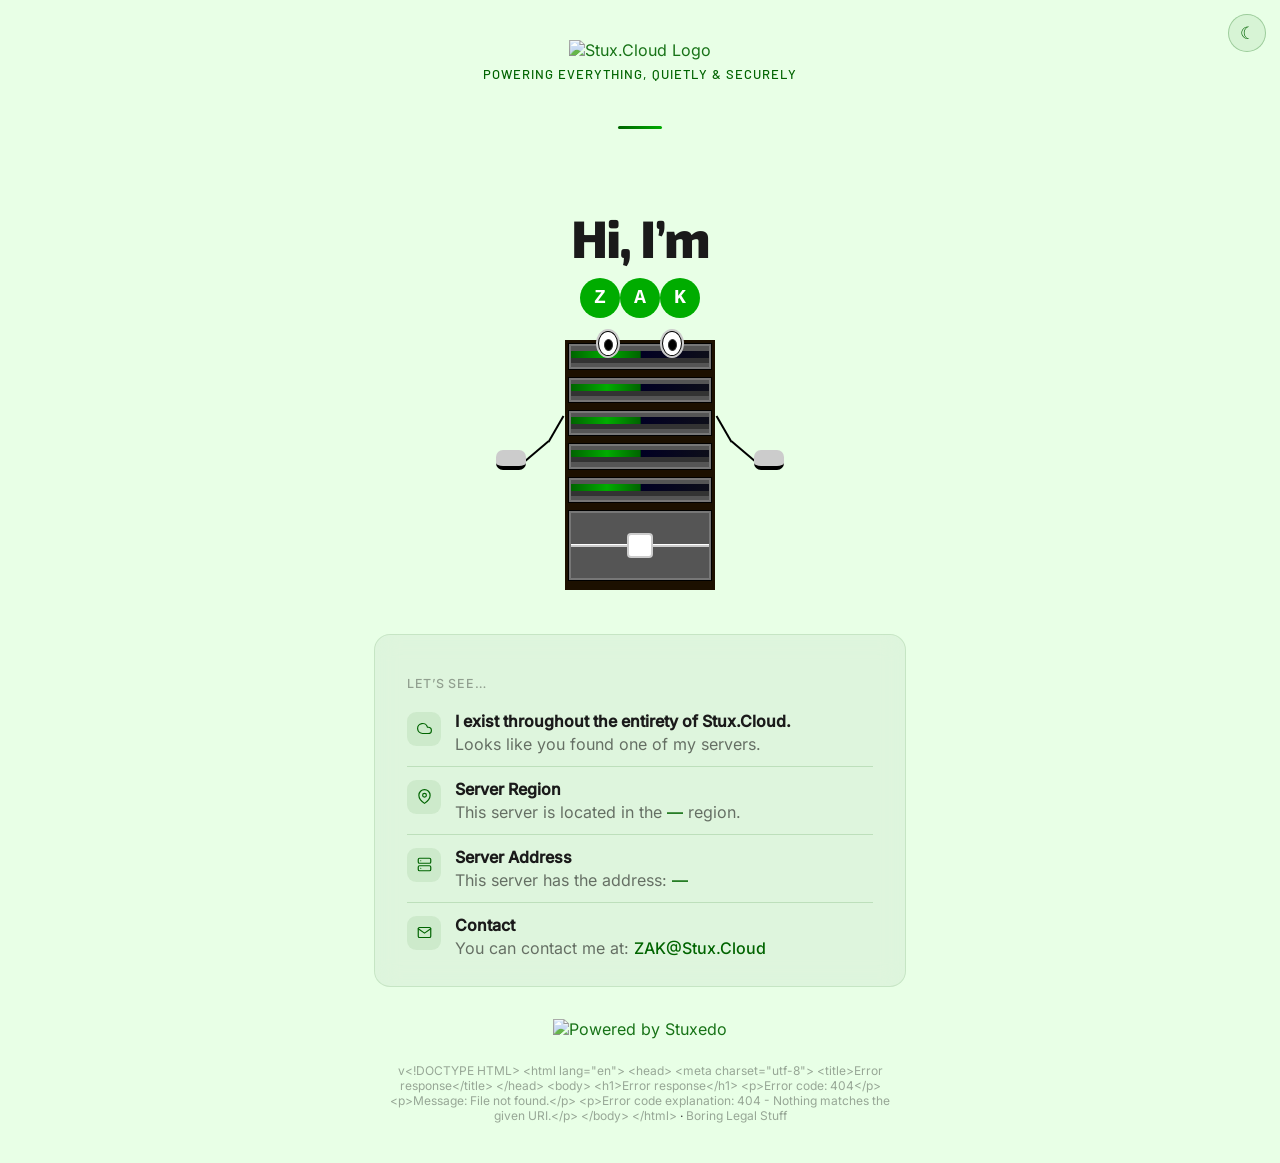
==== commit 7ad8874c: "Release v1.1.2 See CHANGELOG.md for details." ====
--- a/index.html
+++ b/index.html
@@ -1277,7 +1277,7 @@
                     <img class="site-logo" src="https://global.media.stux.cloud/logo.png" alt="Stux.Cloud Logo"
                         title="Stux.Cloud Logo">
                 </a>
-                <p class="tagline">Powered by Stuxedo</p>
+                <p class="tagline">Powering everything, quietly &amp; securely</p>
             </div>
 
             <div class="accent-bar a3"></div>
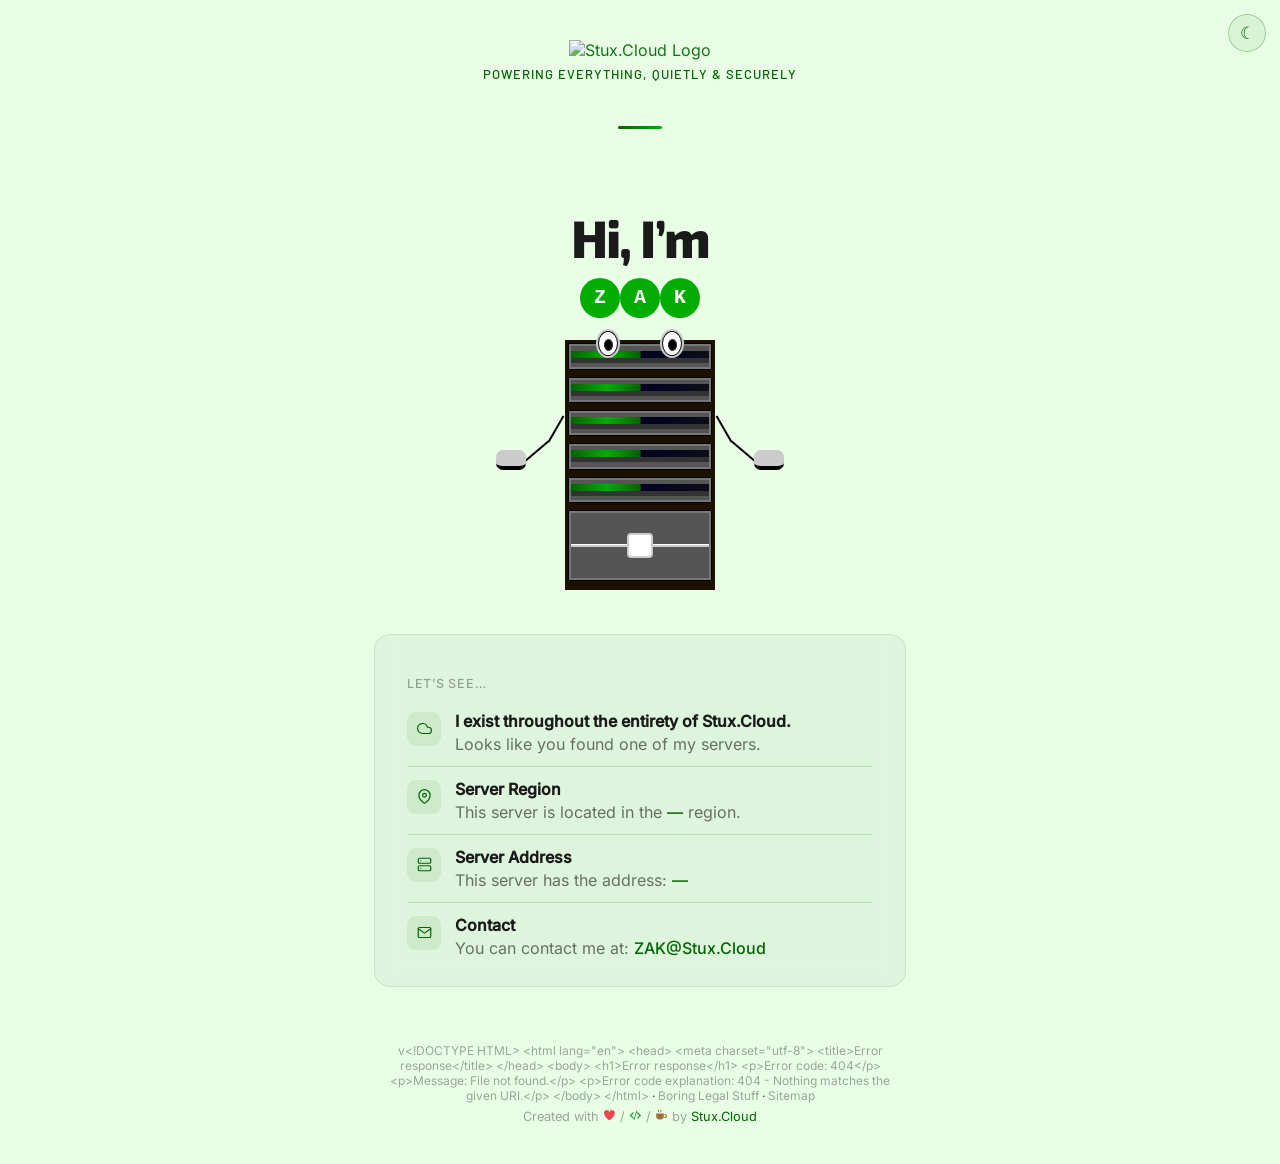
==== commit 9ffcee11: "Release v1.3.0 See CHANGELOG.md for details." ====
--- a/index.html
+++ b/index.html
@@ -1201,6 +1201,8 @@
         :root.theme-dark .lf { opacity: var(--op-d, 0.12); }
         :root.theme-dark .lf::before { background: var(--cd, #00ac00); }
     </style>
+    <link rel="stylesheet" href="/assets/site-banner.css">
+    <link rel="stylesheet" href="/assets/site-brand.css">
 </head>
 
 <body>
@@ -1372,18 +1374,14 @@
                 </div>
             </div>
 
-            <div class="badge-wrap a6">
-                <a href="https://go.stuxedo.com/powered-by" target="_blank" rel="noopener" title="Powered by Stuxedo">
-                    <img class="poweredby-badge" src="https://global.media.stuxedo.com/badges/rectangle-badge.png" alt="Powered by Stuxedo"
-                        title="Powered by Stuxedo">
-                </a>
-            </div>
-
             <footer class="site-footer">
                 <a href="changelog" id="version-link">Changelog</a>
                 &middot;
-                <a href="https://stux.cloud/legal" target="_blank" rel="noopener">Boring Legal Stuff</a>
+                <a href="legal">Boring Legal Stuff</a>
+                &middot;
+                <a href="sitemap/">Sitemap</a>
             </footer>
+            <p class="created-with stx-created">Created with <svg class="cw-love" viewBox="0 0 16 16" aria-hidden="true" focusable="false"><title>Love</title><path d="M8 14.3S1.4 10.2 1.4 5.7A3.4 3.4 0 0 1 8 4a3.4 3.4 0 0 1 6.6 1.7c0 4.5-6.6 8.6-6.6 8.6z"/></svg> / <svg class="cw-code" viewBox="0 0 16 16" aria-hidden="true" focusable="false"><title>Code</title><path d="M5 3.7 6.2 4.9 3.1 8l3.1 3.1L5 12.3.7 8zM11 3.7 15.3 8 11 12.3l-1.2-1.2L12.9 8 9.8 4.9zM9.2 2.2l1.2.4-3.6 11.2-1.2-.4z"/></svg> / <svg class="cw-coffee" viewBox="0 0 16 16" aria-hidden="true" focusable="false"><title>Coffee</title><path d="M1.5 5.5h9.5v4a3.5 3.5 0 0 1-3.5 3.5h-2.5A3.5 3.5 0 0 1 1.5 9.5zM12 6.3h.7a2.4 2.4 0 0 1 0 4.8h-1.3c.3-.4.5-.9.6-1.4h.7a1 1 0 0 0 0-2H12zM3.8 1.4H5v2.8H3.8zM6.6 1.4h1.2v2.8H6.6z"/></svg><span class="cw-sr"> love, code and coffee</span> by <a href="https://stux.cloud" target="_blank" rel="noopener">Stux.Cloud</a></p>
 
         </div>
     </main>
@@ -1460,6 +1458,9 @@
             })
             .catch(function () {});
     </script>
+    <script src="/assets/dev-mode.js"></script>
+    <script src="/assets/site-banners.js"></script>
+    <script src="/assets/site-banner.js"></script>
 </body>
 
 </html>
--- a/assets/site-banner.css
+++ b/assets/site-banner.css
@@ -0,0 +1,194 @@
+/*
+ * Site banner - one component, four variants (site, soon, dev, maintenance)
+ *
+ * Self-contained: copy this file (and site-banner.js) into any project. Muted and
+ * readable, and it never covers or cuts off the page.
+ *
+ * Markup (stack order when several apply: maintenance, soon, dev, site):
+ *
+ *   <html class="has-site-banner">            (only while a banner is shown)
+ *   <body>
+ *     <div class="site-banners" data-site-banners>
+ *       <div class="site-banner site-banner--dev" role="note">
+ *         <span class="site-banner-label">Dev mode</span>
+ *         <span class="site-banner-text">Local preview. Run <code>dev-server.sh --no-dev-mode</code>…</span>
+ *       </div>
+ *     </div>
+ *     …the page…
+ *
+ * Position: sticky at the top of the document by default. If the page scrolls something
+ * other than the document (e.g. html{overflow:hidden} + body{overflow:auto}), add
+ * .site-banners--fixed to the wrapper and .site-banner-fixed to <html>: the banners are
+ * fixed to the top and <body> is padded by their height instead.
+ *
+ * --banner-h on :root is the banners' height (0px without a banner). site-banner.js keeps
+ * it exact with a ResizeObserver, including when the text wraps on phones; the value
+ * below is a one-line estimate for no-JS. Offset anything fixed or sticky at the top by
+ * it: top: calc(<gap> + var(--banner-h, 0px)), and full-height layouts by
+ * min-height: calc(100dvh - var(--banner-h, 0px)). Fixed background layers don't need it.
+ *
+ * Theme hooks - map these to the project's own tokens (defaults in brackets):
+ *   --banner-page-bg   the page background        [var(--bg), #0d1117]
+ *   --banner-text      the normal body text       [var(--text), #e6edf3]
+ *   --banner-site      the site's own accent      [var(--brand), #3ba7ff] (dark theme)
+ *   --banner-site-light  its light-theme accent   [#0a5fb4]
+ *   --banner-site-glyph  the site notice's pattern tile, a 48px SVG data URI used as a
+ *                      mask (e.g. the project's icon as a silhouette) [a small sparkle]
+ * Light theme is picked up from :root.theme-light, :root[data-theme="light"], or the
+ * system preference unless :root.theme-dark / [data-theme="dark"] overrides it.
+ */
+
+:root {
+    --banner-h: 0px;
+}
+
+:root.has-site-banner {
+    --banner-h: 38px;
+    scroll-padding-top: var(--banner-h);
+}
+
+.site-banners {
+    position: sticky;
+    top: 0;
+    z-index: 900; /* above page content, below modals (1000+) */
+}
+
+.site-banners--fixed {
+    position: fixed;
+    left: 0;
+    right: 0;
+}
+
+/* Fixed mode: <html class="has-site-banner site-banner-fixed"> pads <body> instead. */
+:root.has-site-banner.site-banner-fixed body {
+    padding-top: var(--banner-h);
+    scroll-padding-top: var(--banner-h);
+}
+
+.site-banner {
+    /* Dark-theme accents (the default) */
+    --banner-accent: var(--banner-site, var(--brand, #3ba7ff));
+    --banner-ink: var(--banner-accent);
+    position: relative;
+    display: flex;
+    flex-wrap: wrap;
+    align-items: center;
+    justify-content: center;
+    gap: 6px 10px;
+    padding: 8px 16px;
+    /* The page background tinted with the accent; the fallback is the plain page background. */
+    --banner-tint: color-mix(in srgb, var(--banner-accent) 12%, var(--banner-page-bg, var(--bg, #0d1117)));
+    background: var(--banner-page-bg, var(--bg, #0d1117));
+    background: var(--banner-tint);
+    border-bottom: 1px solid var(--banner-accent);
+    border-bottom-color: color-mix(in srgb, var(--banner-accent) 35%, transparent);
+    color: var(--banner-text, var(--text, #e6edf3));
+    font: 500 13.5px/1.4 system-ui, -apple-system, "Segoe UI", Roboto, sans-serif;
+    text-align: center;
+}
+
+/* ── Icon pattern ──
+ * Each variant tiles a small glyph across the banner in its accent at low opacity. The glyph
+ * is a mask over an accent-coloured layer, so one SVG works in both themes. Pure decoration.
+ * Override --banner-glyph (or --banner-site-glyph for the site variant) with your own
+ * 48px tile to use another glyph. */
+.site-banner {
+    --banner-glyph: var(--banner-site-glyph, url("data:image/svg+xml,%3Csvg xmlns='http://www.w3.org/2000/svg' width='48' height='48' viewBox='0 0 48 48'%3E%3Cg transform='translate%285 5%29 scale%281.25%29 rotate%28-10 6 6%29'%3E%3Cpath d='M6 0.2a1.6 1.6 0 1 1 0 3.2A1.6 1.6 0 1 1 6 0.2zM3.9 4.6h3.3v5.3h1.1v1.9H3.7V9.9h1.2V6.5h-1z'/%3E%3C/g%3E%3Cg transform='translate%2829 29%29 scale%281.25%29 rotate%2810 6 6%29'%3E%3Cpath d='M6 0.2a1.6 1.6 0 1 1 0 3.2A1.6 1.6 0 1 1 6 0.2zM3.9 4.6h3.3v5.3h1.1v1.9H3.7V9.9h1.2V6.5h-1z'/%3E%3C/g%3E%3C/svg%3E"));
+}
+.site-banner--dev         { --banner-glyph: url("data:image/svg+xml,%3Csvg xmlns='http://www.w3.org/2000/svg' width='48' height='48' viewBox='0 0 48 48'%3E%3Cg transform='translate%285 5%29 scale%281.25%29 rotate%28-10 6 6%29'%3E%3Cpath d='M3.7 2.3 4.9 3.5 2.4 6l2.5 2.5-1.2 1.2L0 6zM8.3 2.3 12 6 8.3 9.7 7.1 8.5 9.6 6 7.1 3.5zM6.7 1.6l1.1.4-2.5 8.4-1.1-.4z'/%3E%3C/g%3E%3Cg transform='translate%2829 29%29 scale%281.25%29 rotate%2810 6 6%29'%3E%3Cpath d='M3.7 2.3 4.9 3.5 2.4 6l2.5 2.5-1.2 1.2L0 6zM8.3 2.3 12 6 8.3 9.7 7.1 8.5 9.6 6 7.1 3.5zM6.7 1.6l1.1.4-2.5 8.4-1.1-.4z'/%3E%3C/g%3E%3C/svg%3E"); }
+.site-banner--soon        { --banner-glyph: url("data:image/svg+xml,%3Csvg xmlns='http://www.w3.org/2000/svg' width='48' height='48' viewBox='0 0 48 48'%3E%3Cg transform='translate%285 5%29 scale%281.25%29 rotate%2835 6 6%29'%3E%3Cpath fill-rule='evenodd' d='M6 0c2.9 1.9 3.6 5.2 2.6 8.3H3.4C2.4 5.2 3.1 1.9 6 0zM6 2.9a1.25 1.25 0 1 0 0 2.5A1.25 1.25 0 1 0 6 2.9z'/%3E%3Cpath d='M3.2 5.4 1 9.6h2.9zM8.8 5.4 11 9.6H8.1zM4.5 9h3L6 12z'/%3E%3C/g%3E%3Cg transform='translate%2829 29%29 scale%281.25%29 rotate%2855 6 6%29'%3E%3Cpath fill-rule='evenodd' d='M6 0c2.9 1.9 3.6 5.2 2.6 8.3H3.4C2.4 5.2 3.1 1.9 6 0zM6 2.9a1.25 1.25 0 1 0 0 2.5A1.25 1.25 0 1 0 6 2.9z'/%3E%3Cpath d='M3.2 5.4 1 9.6h2.9zM8.8 5.4 11 9.6H8.1zM4.5 9h3L6 12z'/%3E%3C/g%3E%3C/svg%3E"); }
+.site-banner--maintenance { --banner-glyph: url("data:image/svg+xml,%3Csvg xmlns='http://www.w3.org/2000/svg' width='48' height='48' viewBox='0 0 48 48'%3E%3Cg transform='translate%285 5%29 scale%281.25%29 rotate%28-10 6 6%29'%3E%3Cg transform='rotate%2845 6 6%29'%3E%3Cpath fill-rule='evenodd' d='M6 0a2.9 2.9 0 1 1 0 5.8A2.9 2.9 0 1 1 6 0zM5.05 -0.5h1.9v2.9h-1.9z'/%3E%3Crect x='4.9' y='4.6' width='2.2' height='7.4' rx='1.1'/%3E%3C/g%3E%3C/g%3E%3Cg transform='translate%2829 29%29 scale%281.25%29 rotate%2810 6 6%29'%3E%3Cg transform='rotate%2845 6 6%29'%3E%3Cpath fill-rule='evenodd' d='M6 0a2.9 2.9 0 1 1 0 5.8A2.9 2.9 0 1 1 6 0zM5.05 -0.5h1.9v2.9h-1.9z'/%3E%3Crect x='4.9' y='4.6' width='2.2' height='7.4' rx='1.1'/%3E%3C/g%3E%3C/g%3E%3C/svg%3E"); }
+
+.site-banner::before {
+    content: "";
+    position: absolute;
+    inset: 0;
+    z-index: 0;
+    background: var(--banner-accent);
+    opacity: 0.12;
+    /* The glyph grid, faded out behind the centred text so the words sit on the plain tint. */
+    -webkit-mask: var(--banner-glyph) 0 50% / 48px 48px repeat,
+        radial-gradient(ellipse 34% 140% at 50% 50%, transparent 45%, #000 100%);
+    -webkit-mask-composite: source-in;
+    mask: var(--banner-glyph) 0 50% / 48px 48px repeat,
+        radial-gradient(ellipse 34% 140% at 50% 50%, transparent 45%, #000 100%);
+    mask-composite: intersect;
+    pointer-events: none;
+}
+
+.site-banner > * {
+    position: relative;
+    z-index: 1;
+}
+
+.site-banner--soon        { --banner-accent: #b98cff; }
+.site-banner--dev         { --banner-accent: #d29922; }
+.site-banner--maintenance { --banner-accent: #f0883e; }
+
+/* Light theme: darker accents, and chip text darker still so it keeps >= 4.5:1. */
+:root.theme-light .site-banner,
+:root[data-theme="light"] .site-banner {
+    --banner-accent: var(--banner-site-light, #0a5fb4);
+    --banner-ink: color-mix(in srgb, var(--banner-accent) 75%, #000);
+}
+:root.theme-light .site-banner--soon,
+:root[data-theme="light"] .site-banner--soon        { --banner-accent: #7b3fc4; }
+:root.theme-light .site-banner--dev,
+:root[data-theme="light"] .site-banner--dev         { --banner-accent: #8a5a00; }
+:root.theme-light .site-banner--maintenance,
+:root[data-theme="light"] .site-banner--maintenance { --banner-accent: #b3470f; }
+
+@media (prefers-color-scheme: light) {
+    :root:not(.theme-dark):not([data-theme="dark"]) .site-banner {
+        --banner-accent: var(--banner-site-light, #0a5fb4);
+        --banner-ink: color-mix(in srgb, var(--banner-accent) 75%, #000);
+    }
+    :root:not(.theme-dark):not([data-theme="dark"]) .site-banner--soon        { --banner-accent: #7b3fc4; }
+    :root:not(.theme-dark):not([data-theme="dark"]) .site-banner--dev         { --banner-accent: #8a5a00; }
+    :root:not(.theme-dark):not([data-theme="dark"]) .site-banner--maintenance { --banner-accent: #b3470f; }
+}
+
+.site-banner-label {
+    flex: none;
+    font-size: 11px;
+    font-weight: 700;
+    line-height: 1;
+    letter-spacing: 0.06em;
+    text-transform: uppercase;
+    color: var(--banner-ink);
+    /* Opaque (over the banner tint), so the icon pattern never shows through the chip. */
+    background: color-mix(in srgb, var(--banner-accent) 18%, var(--banner-tint));
+    border: 1px solid var(--banner-accent);
+    border-radius: 4px;
+    padding: 4px 6px;
+}
+
+.site-banner-text {
+    min-width: 0;
+}
+
+.site-banner code {
+    font: 12px/1.3 ui-monospace, SFMono-Regular, Menlo, Consolas, monospace;
+    background: color-mix(in srgb, var(--banner-accent) 10%, transparent);
+    border-radius: 4px;
+    padding: 1px 5px;
+    overflow-wrap: anywhere;
+}
+
+.site-banner a {
+    color: inherit;
+    text-decoration: underline;
+    text-underline-offset: 2px;
+}
+
+.site-banner a::after {
+    display: none; /* opt out of any animated link underline the site adds */
+}
+
+@media (prefers-reduced-motion: reduce) {
+    .site-banner,
+    .site-banner * {
+        transition: none;
+        animation: none;
+    }
+}
--- a/assets/site-brand.css
+++ b/assets/site-brand.css
@@ -0,0 +1,145 @@
+/*
+ * Stux.Cloud Instancepage: maps assets/site-banner.css onto this site's colours, and styles the footer's
+ * brand line ("logo | service") and "Created with love / code / coffee" line. The logos,
+ * badges and service text stay muted until hovered or focused.
+ */
+.site-banners {
+    --banner-page-bg: var(--bg);
+    --banner-text: var(--text-1);
+    --banner-site: #4cd94c;
+    --banner-site-light: #0b6b0b;
+}
+
+/* Fixed mode pads <body> by the banner's height; keep that inside full-height layouts. */
+:root.has-site-banner.site-banner-fixed body {
+    box-sizing: border-box;
+}
+
+:root.has-site-banner #theme-toggle {
+    top: calc(14px + var(--banner-h, 0px));
+}
+
+/* The page fills the window; with a banner it fills what's left below it. */
+:root.has-site-banner:not(.site-banner-fixed) body {
+    min-height: calc(100vh - var(--banner-h, 0px));
+}
+
+/* "Created with …" under the "Changelog · Boring Legal Stuff" line, in the same muted style. */
+.created-with.stx-created {
+    font-size: 0.8rem;
+    color: var(--text-3);
+    margin: 0.35rem 0 0;
+}
+
+.brand-strip {
+    display: flex;
+    flex-wrap: wrap;
+    align-items: center;
+    justify-content: center;
+    gap: 6px 10px;
+    margin: 0 0 6px;
+}
+
+.brand-strip a {
+    text-decoration: none;
+}
+
+.brand-strip-mark {
+    display: block;
+    height: 28px;
+    width: auto;
+}
+
+/* Logos and badges: grey and dimmed until their link is hovered or focused. Every state uses the
+   same filter functions so the change animates smoothly; going to `filter: none` makes the browser
+   drop the image's layer at the end of the transition, which shows as a glitchy snap. */
+.brand-strip-mark,
+.brand-muted-mark {
+    filter: grayscale(1) brightness(1);
+    opacity: 0.7;
+    transition: filter 0.2s ease, opacity 0.2s ease;
+    will-change: filter, opacity;
+    backface-visibility: hidden;
+    transform: translateZ(0);
+}
+
+.brand-muted-mark.poweredby-badge,
+img.brand-muted-mark {
+    height: 28px;
+    width: auto;
+}
+
+:root.theme-light .brand-strip-mark,
+:root.theme-light .brand-muted-mark,
+:root[data-theme="light"] .brand-strip-mark,
+:root[data-theme="light"] .brand-muted-mark {
+    filter: grayscale(1) brightness(0.6);
+}
+
+@media (prefers-color-scheme: light) {
+    :root:not(.theme-dark):not([data-theme="dark"]) .brand-strip-mark,
+    :root:not(.theme-dark):not([data-theme="dark"]) .brand-muted-mark {
+        filter: grayscale(1) brightness(0.6);
+    }
+}
+
+:root a:hover > .brand-strip-mark,
+:root a:focus-visible > .brand-strip-mark,
+:root a:hover > .brand-muted-mark,
+:root a:focus-visible > .brand-muted-mark {
+    filter: grayscale(0) brightness(1);
+    opacity: 1;
+}
+
+.brand-strip-text {
+    color: inherit;
+    transition: color 0.2s;
+}
+
+.brand-strip-text:hover,
+.brand-strip-text:focus-visible {
+    color: var(--text-1);
+}
+
+.brand-strip-sep {
+    opacity: 0.5;
+}
+
+.created-with {
+    margin: 0 0 6px;
+}
+
+.created-with svg {
+    width: 1em;
+    height: 1em;
+    vertical-align: -0.125em;
+    fill: currentColor;
+}
+
+svg.cw-copy {
+    width: 0.95em;
+    height: 0.95em;
+    vertical-align: -0.12em;
+    fill: currentColor;
+}
+
+.created-with .cw-love { color: #e5484d; }
+.created-with .cw-code { color: #2f9e44; }
+.created-with .cw-coffee { color: #a0703f; }
+
+.cw-sr {
+    position: absolute;
+    width: 1px;
+    height: 1px;
+    overflow: hidden;
+    clip: rect(0 0 0 0);
+    white-space: nowrap;
+}
+
+@media (prefers-reduced-motion: reduce) {
+    .brand-strip-mark,
+    .brand-muted-mark,
+    .brand-strip-text {
+        transition: none;
+    }
+}
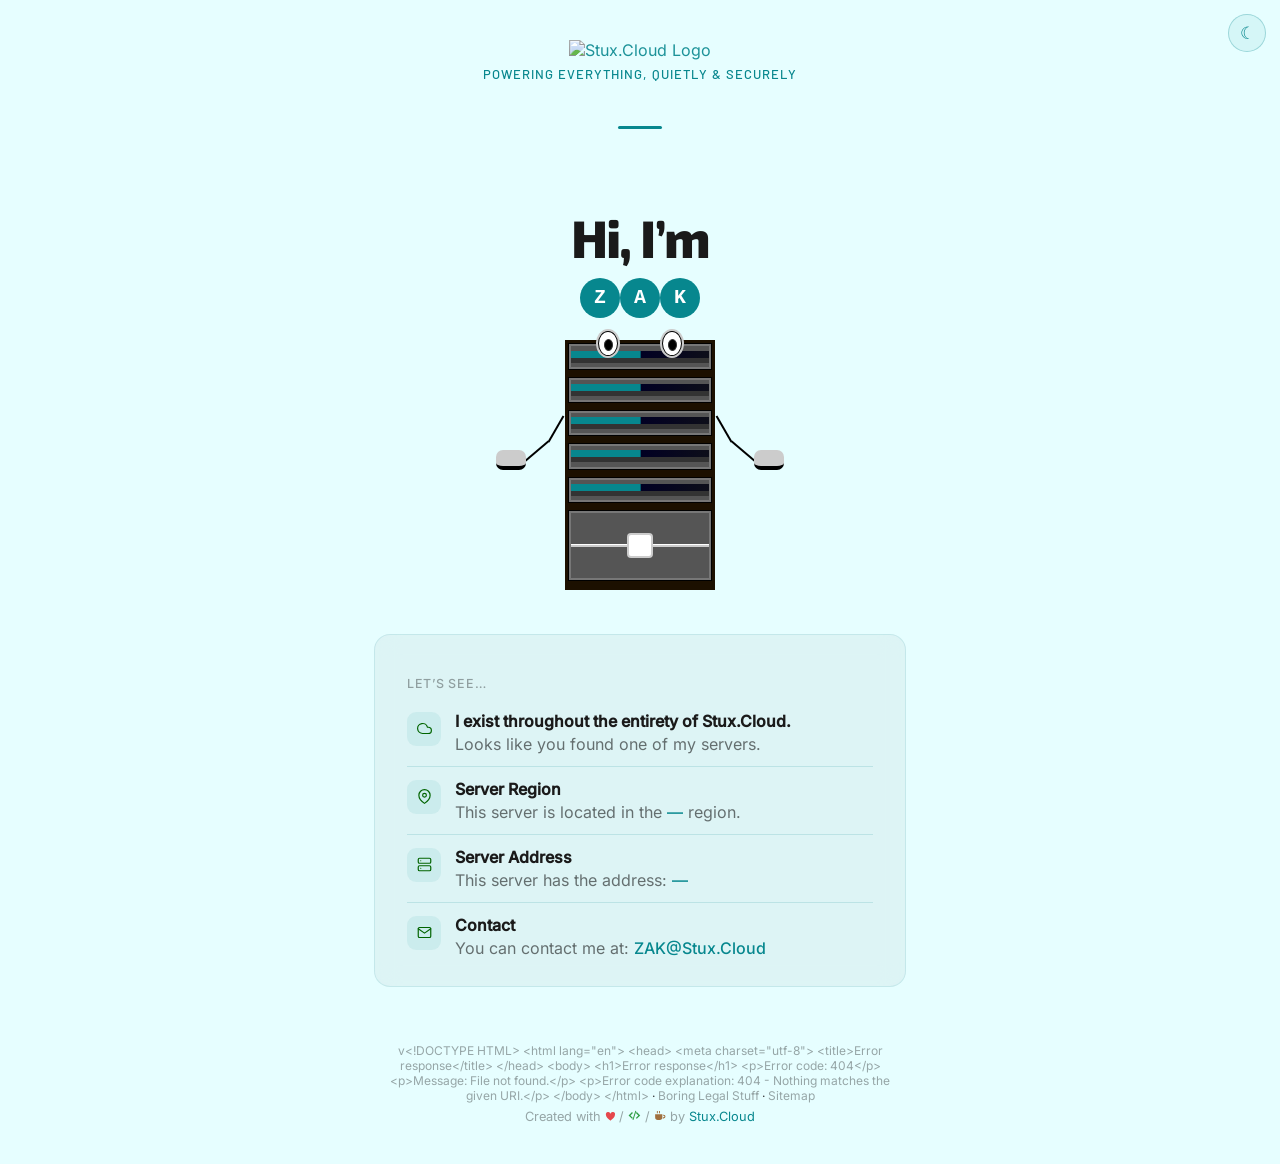
==== commit eba53fb2: "Release v3.0.0 See CHANGELOG.md for details." ====
--- a/index.html
+++ b/index.html
@@ -17,12 +17,12 @@
             --block-background: #555;
             --block-border: 1px solid #000;
             --block-shadow: 0 0 0 2px rgba(255, 255, 255, 0.2) inset;
-            --block-light-background: linear-gradient(to right, #006400 0%, #00ac00 26%, #006400 50%, #010023 51%, #0d0e19 100%);
+            --block-light-background: linear-gradient(to right, #07878e 0%, #07878e 26%, #07878e 50%, #010023 51%, #0d0e19 100%);
             --block-light-border: 5px solid;
         }
 
         body {
-            background-color: #e8ffe6;
+            background-color: #e6feff;
             font-family: 'Inter', sans-serif;
         }
 
@@ -527,7 +527,7 @@
 
         @media (prefers-color-scheme: dark) {
             body {
-                background-color: #051e03;
+                background-color: #031d1e;
             }
 
             body,
@@ -581,7 +581,7 @@
         }
 
         .lf::before {
-            background: var(--cd, #00ac00);
+            background: var(--cd, #07878e);
         }
 
         /* light mode colours */
@@ -591,7 +591,7 @@
             }
 
             .lf::before {
-                background: var(--cl, #006400);
+                background: var(--cl, #07878e);
             }
         }
 
@@ -711,7 +711,7 @@
 
         /* Class-based overrides (set by JS) */
         body.theme-dark {
-            background-color: #051e03 !important;
+            background-color: #031d1e !important;
             color: #fff !important;
         }
 
@@ -726,7 +726,7 @@
         }
 
         body.theme-light {
-            background-color: #e8ffe6 !important;
+            background-color: #e6feff !important;
             color: #333 !important;
         }
 
@@ -743,116 +743,116 @@
 
         /* ── CSS variables ── */
         :root {
-            --bg: #051e03;
+            --bg: #031d1e;
             --bg-card: rgba(255, 255, 255, 0.04);
             --border: rgba(255, 255, 255, 0.07);
-            --accent: #00ac00;
-            --accent-gradient: linear-gradient(90deg, #006400, #00ac00);
-            --accent-dim: rgba(0, 172, 0, 0.13);
-            --accent-bg: rgba(0, 172, 0, 0.12);
-            --accent-bg-hover: rgba(0, 172, 0, 0.18);
-            --accent-border-strong: rgba(0, 172, 0, 0.35);
-            --accent-hover: rgba(0, 172, 0, 0.22);
-            --accent-border-hover: rgba(0, 172, 0, 0.55);
-            --text-1: #eef2ee;
-            --text-2: rgba(238, 242, 238, 0.55);
-            --text-3: rgba(238, 242, 238, 0.35);
+            --accent: #07878e;
+            --accent-gradient: linear-gradient(90deg, #07878e, #07878e);
+            --accent-dim: rgba(7, 135, 142, 0.13);
+            --accent-bg: rgba(7, 135, 142, 0.12);
+            --accent-bg-hover: rgba(7, 135, 142, 0.18);
+            --accent-border-strong: rgba(7, 135, 142, 0.35);
+            --accent-hover: rgba(7, 135, 142, 0.22);
+            --accent-border-hover: rgba(7, 135, 142, 0.55);
+            --text-1: #eef2f2;
+            --text-2: rgba(238, 242, 242, 0.55);
+            --text-3: rgba(238, 242, 242, 0.35);
         }
 
         body {
-            background-color: #051e03;
+            background-color: #031d1e;
             font-family: 'Inter', sans-serif;
         }
 
         @media (prefers-color-scheme: dark) {
             :root {
-                --bg: #051e03;
+                --bg: #031d1e;
                 --bg-card: rgba(255, 255, 255, 0.04);
                 --border: rgba(255, 255, 255, 0.07);
-                --accent: #00ac00;
-                --accent-gradient: linear-gradient(90deg, #006400, #00ac00);
-                --accent-dim: rgba(0, 172, 0, 0.13);
-                --accent-bg: rgba(0, 172, 0, 0.12);
-                --accent-bg-hover: rgba(0, 172, 0, 0.18);
-                --accent-border-strong: rgba(0, 172, 0, 0.35);
-                --accent-hover: rgba(0, 172, 0, 0.22);
-                --accent-border-hover: rgba(0, 172, 0, 0.55);
-                --text-1: #eef2ee;
-                --text-2: rgba(238, 242, 238, 0.55);
-                --text-3: rgba(238, 242, 238, 0.35);
+                --accent: #07878e;
+                --accent-gradient: linear-gradient(90deg, #07878e, #07878e);
+                --accent-dim: rgba(7, 135, 142, 0.13);
+                --accent-bg: rgba(7, 135, 142, 0.12);
+                --accent-bg-hover: rgba(7, 135, 142, 0.18);
+                --accent-border-strong: rgba(7, 135, 142, 0.35);
+                --accent-hover: rgba(7, 135, 142, 0.22);
+                --accent-border-hover: rgba(7, 135, 142, 0.55);
+                --text-1: #eef2f2;
+                --text-2: rgba(238, 242, 242, 0.55);
+                --text-3: rgba(238, 242, 242, 0.35);
             }
 
             body {
-                background-color: #051e03;
-                color: #eef2ee;
+                background-color: #031d1e;
+                color: #eef2f2;
             }
         }
 
         @media (prefers-color-scheme: light) {
             :root {
-                --bg: #e8ffe6;
+                --bg: #e6feff;
                 --bg-card: rgba(0, 0, 0, 0.04);
-                --border: rgba(0, 100, 0, 0.15);
-                --accent: #006400;
-                --accent-gradient: linear-gradient(90deg, #006400, #00ac00);
-                --accent-dim: rgba(0, 100, 0, 0.08);
-                --accent-bg: rgba(0, 100, 0, 0.07);
-                --accent-bg-hover: rgba(0, 100, 0, 0.11);
-                --accent-border-strong: rgba(0, 100, 0, 0.28);
-                --accent-hover: rgba(0, 100, 0, 0.13);
-                --accent-border-hover: rgba(0, 100, 0, 0.45);
+                --border: rgba(7, 135, 142, 0.15);
+                --accent: #07878e;
+                --accent-gradient: linear-gradient(90deg, #07878e, #07878e);
+                --accent-dim: rgba(7, 135, 142, 0.08);
+                --accent-bg: rgba(7, 135, 142, 0.07);
+                --accent-bg-hover: rgba(7, 135, 142, 0.11);
+                --accent-border-strong: rgba(7, 135, 142, 0.28);
+                --accent-hover: rgba(7, 135, 142, 0.13);
+                --accent-border-hover: rgba(7, 135, 142, 0.45);
                 --text-1: #1a1a1a;
                 --text-2: rgba(0, 0, 0, 0.55);
                 --text-3: rgba(0, 0, 0, 0.35);
             }
 
             body {
-                background-color: #e8ffe6;
+                background-color: #e6feff;
                 color: #1a1a1a;
             }
         }
 
         :root.theme-dark {
-            --bg: #051e03;
+            --bg: #031d1e;
             --bg-card: rgba(255, 255, 255, 0.04);
             --border: rgba(255, 255, 255, 0.07);
-            --accent: #00ac00;
-            --accent-gradient: linear-gradient(90deg, #006400, #00ac00);
-            --accent-dim: rgba(0, 172, 0, 0.13);
-            --accent-bg: rgba(0, 172, 0, 0.12);
-            --accent-bg-hover: rgba(0, 172, 0, 0.18);
-            --accent-border-strong: rgba(0, 172, 0, 0.35);
-            --accent-hover: rgba(0, 172, 0, 0.22);
-            --accent-border-hover: rgba(0, 172, 0, 0.55);
-            --text-1: #eef2ee;
-            --text-2: rgba(238, 242, 238, 0.55);
-            --text-3: rgba(238, 242, 238, 0.35);
+            --accent: #07878e;
+            --accent-gradient: linear-gradient(90deg, #07878e, #07878e);
+            --accent-dim: rgba(7, 135, 142, 0.13);
+            --accent-bg: rgba(7, 135, 142, 0.12);
+            --accent-bg-hover: rgba(7, 135, 142, 0.18);
+            --accent-border-strong: rgba(7, 135, 142, 0.35);
+            --accent-hover: rgba(7, 135, 142, 0.22);
+            --accent-border-hover: rgba(7, 135, 142, 0.55);
+            --text-1: #eef2f2;
+            --text-2: rgba(238, 242, 242, 0.55);
+            --text-3: rgba(238, 242, 242, 0.35);
         }
 
         :root.theme-light {
-            --bg: #e8ffe6;
+            --bg: #e6feff;
             --bg-card: rgba(0, 0, 0, 0.04);
-            --border: rgba(0, 100, 0, 0.15);
-            --accent: #006400;
-            --accent-gradient: linear-gradient(90deg, #006400, #00ac00);
-            --accent-dim: rgba(0, 100, 0, 0.08);
-            --accent-bg: rgba(0, 100, 0, 0.07);
-            --accent-bg-hover: rgba(0, 100, 0, 0.11);
-            --accent-border-strong: rgba(0, 100, 0, 0.28);
-            --accent-hover: rgba(0, 100, 0, 0.13);
-            --accent-border-hover: rgba(0, 100, 0, 0.45);
+            --border: rgba(7, 135, 142, 0.15);
+            --accent: #07878e;
+            --accent-gradient: linear-gradient(90deg, #07878e, #07878e);
+            --accent-dim: rgba(7, 135, 142, 0.08);
+            --accent-bg: rgba(7, 135, 142, 0.07);
+            --accent-bg-hover: rgba(7, 135, 142, 0.11);
+            --accent-border-strong: rgba(7, 135, 142, 0.28);
+            --accent-hover: rgba(7, 135, 142, 0.13);
+            --accent-border-hover: rgba(7, 135, 142, 0.45);
             --text-1: #1a1a1a;
             --text-2: rgba(0, 0, 0, 0.55);
             --text-3: rgba(0, 0, 0, 0.35);
         }
 
         :root.theme-dark body {
-            background-color: #051e03 !important;
-            color: #eef2ee !important;
+            background-color: #031d1e !important;
+            color: #eef2f2 !important;
         }
 
         :root.theme-light body {
-            background-color: #e8ffe6 !important;
+            background-color: #e6feff !important;
             color: #1a1a1a !important;
         }
 
@@ -1106,7 +1106,7 @@
 
         /* ── Ball — always green ── */
         main #wrap .ball {
-            background: #00ac00 !important;
+            background: #07878e !important;
             color: #fff !important;
         }
 
@@ -1197,9 +1197,9 @@
         }
 
         :root.theme-light .lf { opacity: var(--op-l, 0.18); }
-        :root.theme-light .lf::before { background: var(--cl, #006400); }
+        :root.theme-light .lf::before { background: var(--cl, #07878e); }
         :root.theme-dark .lf { opacity: var(--op-d, 0.12); }
-        :root.theme-dark .lf::before { background: var(--cd, #00ac00); }
+        :root.theme-dark .lf::before { background: var(--cd, #07878e); }
     </style>
     <link rel="stylesheet" href="/assets/site-banner.css">
     <link rel="stylesheet" href="/assets/site-brand.css">
@@ -1210,65 +1210,65 @@
 
     <div class="leaves" contenteditable="false" data-mce-bogus="1">
         <span class="lf lf-a"
-            style="left:42%;animation-duration:10.2s;animation-delay:-0.7s;--sz:10px;--op-d:0.09;--op-l:0.2;--cd:#007800;--cl:#00ac00">&#8203;</span>
+            style="left:42%;animation-duration:10.2s;animation-delay:-0.7s;--sz:10px;--op-d:0.09;--op-l:0.2;--cd:#07878e;--cl:#07878e">&#8203;</span>
         <span class="lf lf-b"
-            style="left:8%;animation-duration:8.7s;animation-delay:-1.3s;--sz:11px;--op-d:0.13;--op-l:0.13;--cd:#00ac00;--cl:#00ac00">&#8203;</span>
+            style="left:8%;animation-duration:8.7s;animation-delay:-1.3s;--sz:11px;--op-d:0.13;--op-l:0.13;--cd:#07878e;--cl:#07878e">&#8203;</span>
         <span class="lf lf-c"
-            style="left:55%;animation-duration:11.5s;animation-delay:-13.2s;--sz:13px;--op-d:0.16;--op-l:0.2;--cd:#00ac00;--cl:#00ac00">&#8203;</span>
+            style="left:55%;animation-duration:11.5s;animation-delay:-13.2s;--sz:13px;--op-d:0.16;--op-l:0.2;--cd:#07878e;--cl:#07878e">&#8203;</span>
         <span class="lf lf-a"
-            style="left:75%;animation-duration:14.8s;animation-delay:-8.4s;--sz:10px;--op-d:0.15;--op-l:0.14;--cd:#00c800;--cl:#007a00">&#8203;</span>
+            style="left:75%;animation-duration:14.8s;animation-delay:-8.4s;--sz:10px;--op-d:0.15;--op-l:0.14;--cd:#07878e;--cl:#07878e">&#8203;</span>
         <span class="lf lf-b"
-            style="left:70%;animation-duration:9.5s;animation-delay:-12.4s;--sz:20px;--op-d:0.1;--op-l:0.2;--cd:#00b400;--cl:#007a00">&#8203;</span>
+            style="left:70%;animation-duration:9.5s;animation-delay:-12.4s;--sz:20px;--op-d:0.1;--op-l:0.2;--cd:#07878e;--cl:#07878e">&#8203;</span>
         <span class="lf lf-c"
-            style="left:48%;animation-duration:12.7s;animation-delay:-12.6s;--sz:19px;--op-d:0.09;--op-l:0.15;--cd:#00b400;--cl:#00ac00">&#8203;</span>
+            style="left:48%;animation-duration:12.7s;animation-delay:-12.6s;--sz:19px;--op-d:0.09;--op-l:0.15;--cd:#07878e;--cl:#07878e">&#8203;</span>
         <span class="lf lf-a"
-            style="left:55%;animation-duration:10.7s;animation-delay:-3.1s;--sz:17px;--op-d:0.12;--op-l:0.15;--cd:#009900;--cl:#005c00">&#8203;</span>
+            style="left:55%;animation-duration:10.7s;animation-delay:-3.1s;--sz:17px;--op-d:0.12;--op-l:0.15;--cd:#07878e;--cl:#07878e">&#8203;</span>
         <span class="lf lf-b"
-            style="left:32%;animation-duration:9.4s;animation-delay:-12.9s;--sz:17px;--op-d:0.19;--op-l:0.22;--cd:#007800;--cl:#00ac00">&#8203;</span>
+            style="left:32%;animation-duration:9.4s;animation-delay:-12.9s;--sz:17px;--op-d:0.19;--op-l:0.22;--cd:#07878e;--cl:#07878e">&#8203;</span>
         <span class="lf lf-c"
-            style="left:10%;animation-duration:10.3s;animation-delay:-12.3s;--sz:22px;--op-d:0.12;--op-l:0.25;--cd:#00c800;--cl:#006400">&#8203;</span>
+            style="left:10%;animation-duration:10.3s;animation-delay:-12.3s;--sz:22px;--op-d:0.12;--op-l:0.25;--cd:#07878e;--cl:#07878e">&#8203;</span>
         <span class="lf lf-a"
-            style="left:86%;animation-duration:11.5s;animation-delay:-12.9s;--sz:22px;--op-d:0.19;--op-l:0.16;--cd:#00b400;--cl:#009000">&#8203;</span>
+            style="left:86%;animation-duration:11.5s;animation-delay:-12.9s;--sz:22px;--op-d:0.19;--op-l:0.16;--cd:#07878e;--cl:#07878e">&#8203;</span>
         <span class="lf lf-b"
-            style="left:77%;animation-duration:13.4s;animation-delay:-7.0s;--sz:11px;--op-d:0.18;--op-l:0.25;--cd:#00c800;--cl:#005c00">&#8203;</span>
+            style="left:77%;animation-duration:13.4s;animation-delay:-7.0s;--sz:11px;--op-d:0.18;--op-l:0.25;--cd:#07878e;--cl:#07878e">&#8203;</span>
         <span class="lf lf-c"
-            style="left:86%;animation-duration:12.8s;animation-delay:-13.1s;--sz:14px;--op-d:0.16;--op-l:0.26;--cd:#00c800;--cl:#009000">&#8203;</span>
+            style="left:86%;animation-duration:12.8s;animation-delay:-13.1s;--sz:14px;--op-d:0.16;--op-l:0.26;--cd:#07878e;--cl:#07878e">&#8203;</span>
         <span class="lf lf-a"
-            style="left:92%;animation-duration:12.3s;animation-delay:-8.6s;--sz:10px;--op-d:0.19;--op-l:0.17;--cd:#006400;--cl:#006400">&#8203;</span>
+            style="left:92%;animation-duration:12.3s;animation-delay:-8.6s;--sz:10px;--op-d:0.19;--op-l:0.17;--cd:#07878e;--cl:#07878e">&#8203;</span>
         <span class="lf lf-b"
-            style="left:64%;animation-duration:13.1s;animation-delay:-13.2s;--sz:12px;--op-d:0.17;--op-l:0.18;--cd:#00c800;--cl:#006400">&#8203;</span>
+            style="left:64%;animation-duration:13.1s;animation-delay:-13.2s;--sz:12px;--op-d:0.17;--op-l:0.18;--cd:#07878e;--cl:#07878e">&#8203;</span>
         <span class="lf lf-c"
-            style="left:22%;animation-duration:11.4s;animation-delay:-7.7s;--sz:12px;--op-d:0.18;--op-l:0.24;--cd:#007800;--cl:#005c00">&#8203;</span>
+            style="left:22%;animation-duration:11.4s;animation-delay:-7.7s;--sz:12px;--op-d:0.18;--op-l:0.24;--cd:#07878e;--cl:#07878e">&#8203;</span>
         <span class="lf lf-a"
-            style="left:54%;animation-duration:12.5s;animation-delay:-0.2s;--sz:16px;--op-d:0.19;--op-l:0.14;--cd:#009900;--cl:#007a00">&#8203;</span>
+            style="left:54%;animation-duration:12.5s;animation-delay:-0.2s;--sz:16px;--op-d:0.19;--op-l:0.14;--cd:#07878e;--cl:#07878e">&#8203;</span>
         <span class="lf lf-b"
-            style="left:30%;animation-duration:7.1s;animation-delay:-4.8s;--sz:19px;--op-d:0.1;--op-l:0.16;--cd:#009900;--cl:#004d00">&#8203;</span>
+            style="left:30%;animation-duration:7.1s;animation-delay:-4.8s;--sz:19px;--op-d:0.1;--op-l:0.16;--cd:#07878e;--cl:#07878e">&#8203;</span>
         <span class="lf lf-c"
-            style="left:69%;animation-duration:11.5s;animation-delay:-8.8s;--sz:12px;--op-d:0.16;--op-l:0.19;--cd:#006400;--cl:#005c00">&#8203;</span>
+            style="left:69%;animation-duration:11.5s;animation-delay:-8.8s;--sz:12px;--op-d:0.16;--op-l:0.19;--cd:#07878e;--cl:#07878e">&#8203;</span>
         <span class="lf lf-a"
-            style="left:87%;animation-duration:10.7s;animation-delay:-3.6s;--sz:22px;--op-d:0.19;--op-l:0.22;--cd:#006400;--cl:#004d00">&#8203;</span>
+            style="left:87%;animation-duration:10.7s;animation-delay:-3.6s;--sz:22px;--op-d:0.19;--op-l:0.22;--cd:#07878e;--cl:#07878e">&#8203;</span>
         <span class="lf lf-b"
-            style="left:51%;animation-duration:7.8s;animation-delay:-8.4s;--sz:20px;--op-d:0.13;--op-l:0.15;--cd:#009900;--cl:#004d00">&#8203;</span>
+            style="left:51%;animation-duration:7.8s;animation-delay:-8.4s;--sz:20px;--op-d:0.13;--op-l:0.15;--cd:#07878e;--cl:#07878e">&#8203;</span>
         <span class="lf lf-c"
-            style="left:21%;animation-duration:11.8s;animation-delay:-12.5s;--sz:11px;--op-d:0.08;--op-l:0.14;--cd:#00ac00;--cl:#009000">&#8203;</span>
+            style="left:21%;animation-duration:11.8s;animation-delay:-12.5s;--sz:11px;--op-d:0.08;--op-l:0.14;--cd:#07878e;--cl:#07878e">&#8203;</span>
         <span class="lf lf-a"
-            style="left:79%;animation-duration:14.0s;animation-delay:-13.6s;--sz:19px;--op-d:0.13;--op-l:0.21;--cd:#007800;--cl:#00ac00">&#8203;</span>
+            style="left:79%;animation-duration:14.0s;animation-delay:-13.6s;--sz:19px;--op-d:0.13;--op-l:0.21;--cd:#07878e;--cl:#07878e">&#8203;</span>
         <span class="lf lf-b"
-            style="left:47%;animation-duration:7.9s;animation-delay:-7.4s;--sz:17px;--op-d:0.2;--op-l:0.19;--cd:#00c800;--cl:#009000">&#8203;</span>
+            style="left:47%;animation-duration:7.9s;animation-delay:-7.4s;--sz:17px;--op-d:0.2;--op-l:0.19;--cd:#07878e;--cl:#07878e">&#8203;</span>
         <span class="lf lf-c"
-            style="left:11%;animation-duration:13.0s;animation-delay:-12.0s;--sz:21px;--op-d:0.11;--op-l:0.24;--cd:#009900;--cl:#00ac00">&#8203;</span>
+            style="left:11%;animation-duration:13.0s;animation-delay:-12.0s;--sz:21px;--op-d:0.11;--op-l:0.24;--cd:#07878e;--cl:#07878e">&#8203;</span>
         <span class="lf lf-a"
-            style="left:3%;animation-duration:14.6s;animation-delay:-11.1s;--sz:15px;--op-d:0.1;--op-l:0.2;--cd:#00ac00;--cl:#00ac00">&#8203;</span>
+            style="left:3%;animation-duration:14.6s;animation-delay:-11.1s;--sz:15px;--op-d:0.1;--op-l:0.2;--cd:#07878e;--cl:#07878e">&#8203;</span>
         <span class="lf lf-b"
-            style="left:39%;animation-duration:13.9s;animation-delay:-0.3s;--sz:21px;--op-d:0.18;--op-l:0.19;--cd:#009900;--cl:#009000">&#8203;</span>
+            style="left:39%;animation-duration:13.9s;animation-delay:-0.3s;--sz:21px;--op-d:0.18;--op-l:0.19;--cd:#07878e;--cl:#07878e">&#8203;</span>
         <span class="lf lf-c"
-            style="left:29%;animation-duration:13.2s;animation-delay:-6.5s;--sz:15px;--op-d:0.16;--op-l:0.21;--cd:#009900;--cl:#007a00">&#8203;</span>
+            style="left:29%;animation-duration:13.2s;animation-delay:-6.5s;--sz:15px;--op-d:0.16;--op-l:0.21;--cd:#07878e;--cl:#07878e">&#8203;</span>
         <span class="lf lf-a"
-            style="left:52%;animation-duration:8.8s;animation-delay:-3.6s;--sz:18px;--op-d:0.14;--op-l:0.22;--cd:#00ac00;--cl:#009000">&#8203;</span>
+            style="left:52%;animation-duration:8.8s;animation-delay:-3.6s;--sz:18px;--op-d:0.14;--op-l:0.22;--cd:#07878e;--cl:#07878e">&#8203;</span>
         <span class="lf lf-b"
-            style="left:61%;animation-duration:12.5s;animation-delay:-10.4s;--sz:15px;--op-d:0.13;--op-l:0.25;--cd:#007800;--cl:#009000">&#8203;</span>
+            style="left:61%;animation-duration:12.5s;animation-delay:-10.4s;--sz:15px;--op-d:0.13;--op-l:0.25;--cd:#07878e;--cl:#07878e">&#8203;</span>
         <span class="lf lf-c"
-            style="left:11%;animation-duration:8.8s;animation-delay:-10.9s;--sz:13px;--op-d:0.12;--op-l:0.19;--cd:#006400;--cl:#006400">&#8203;</span>
+            style="left:11%;animation-duration:8.8s;animation-delay:-10.9s;--sz:13px;--op-d:0.12;--op-l:0.19;--cd:#07878e;--cl:#07878e">&#8203;</span>
     </div>
 
     <main>
--- a/assets/site-brand.css
+++ b/assets/site-brand.css
@@ -6,8 +6,8 @@
 .site-banners {
     --banner-page-bg: var(--bg);
     --banner-text: var(--text-1);
-    --banner-site: #4cd94c;
-    --banner-site-light: #0b6b0b;
+    --banner-site: #07878e;
+    --banner-site-light: #07878e;
 }
 
 /* Fixed mode pads <body> by the banner's height; keep that inside full-height layouts. */
@@ -126,6 +126,10 @@
 .created-with .cw-love { color: #e5484d; }
 .created-with .cw-code { color: #2f9e44; }
 .created-with .cw-coffee { color: #a0703f; }
+/* Optical sizing: the solid heart fills its box, so it is scaled down to match the thin code strokes and the mug */
+.created-with .cw-love { font-size: 0.85em; }
+.created-with .cw-code { font-size: 1em; }
+.created-with .cw-coffee { font-size: 0.95em; }
 
 .cw-sr {
     position: absolute;
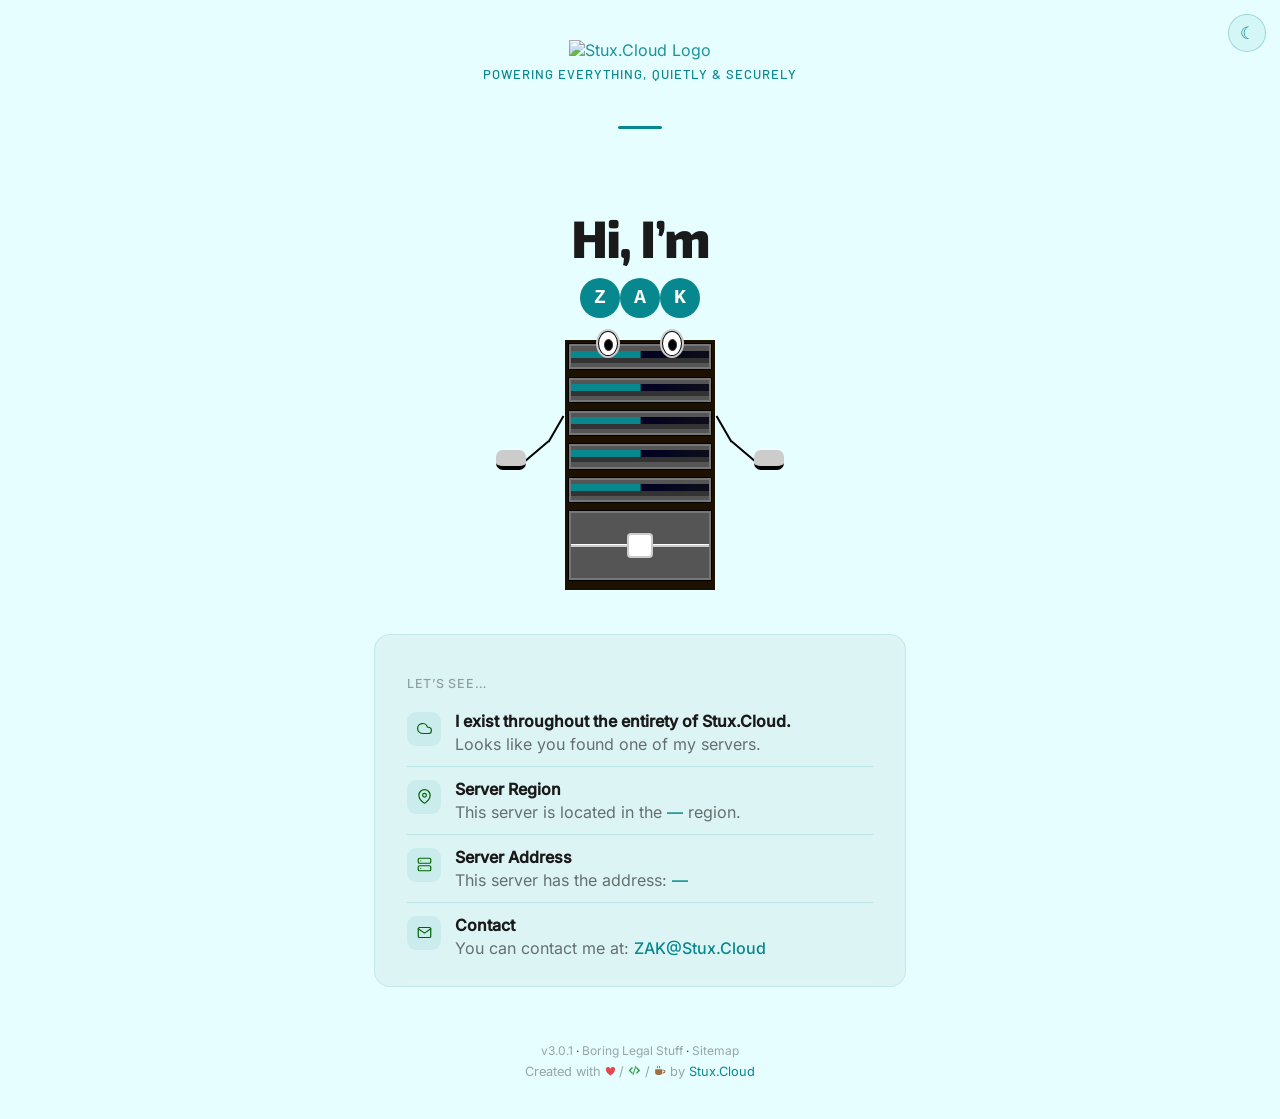
==== commit 7e5b16f1: "Release v3.0.1 See CHANGELOG.md for details." ====
--- a/index.html
+++ b/index.html
@@ -1391,7 +1391,7 @@
             var root = document.documentElement;
             var btn = document.getElementById('theme-toggle');
             var prefersDark = window.matchMedia('(prefers-color-scheme: dark)').matches;
-            var stored = localStorage.getItem('stuxedo-theme');
+            var stored = localStorage.getItem('stuxcloud-theme');
             var isDark = stored ? stored === 'dark' : prefersDark;
 
             function apply(dark) {
@@ -1405,7 +1405,7 @@
 
             btn.addEventListener('click', function () {
                 isDark = !isDark;
-                localStorage.setItem('stuxedo-theme', isDark ? 'dark' : 'light');
+                localStorage.setItem('stuxcloud-theme', isDark ? 'dark' : 'light');
                 apply(isDark);
             });
         })();
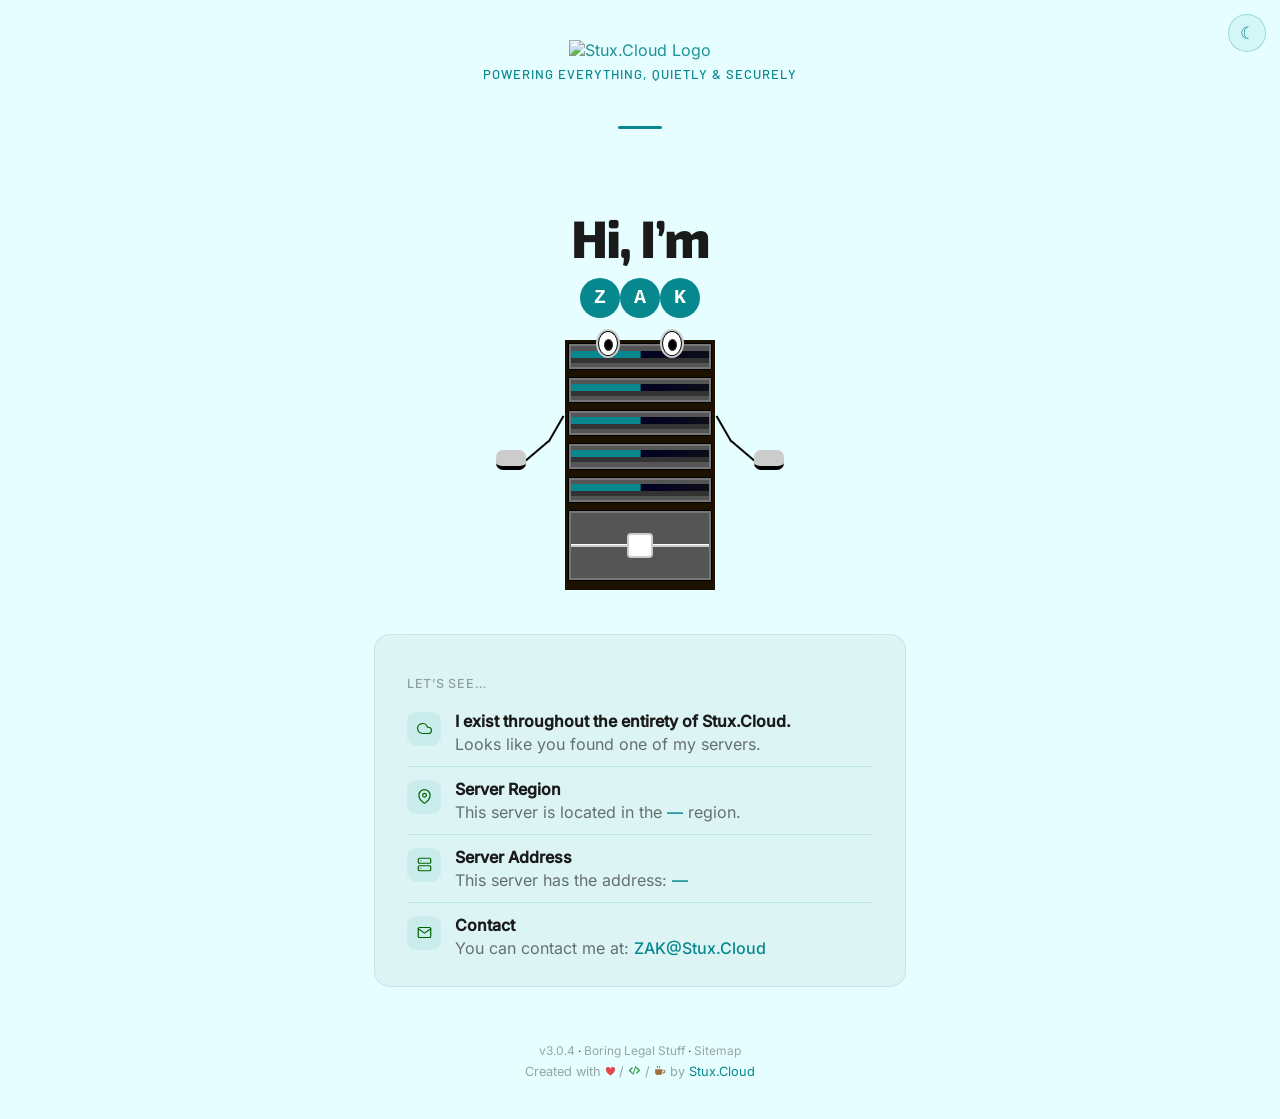
==== commit a25ddef4: "Release v3.0.4 See CHANGELOG.md for details." ====
--- a/index.html
+++ b/index.html
@@ -6,7 +6,8 @@
     <meta name="viewport" content="width=device-width, initial-scale=1.0">
     <meta name="description" content="A Stux.Cloud Instance - Powered by Stuxedo">
     <title>A Stux.Cloud Instance - Powered by Stuxedo</title>
-    <link rel="icon" type="image/png" href="https://global.media.stux.cloud/icon.png">
+    <link rel="icon" type="image/png" href="https://global.media.stux.cloud/icon-dark.png" media="(prefers-color-scheme: light)">
+    <link rel="icon" type="image/png" href="https://global.media.stux.cloud/icon-light.png" media="(prefers-color-scheme: dark)">
     <link rel="stylesheet" href="assets/fonts/fonts.css">
     <style>
         * {
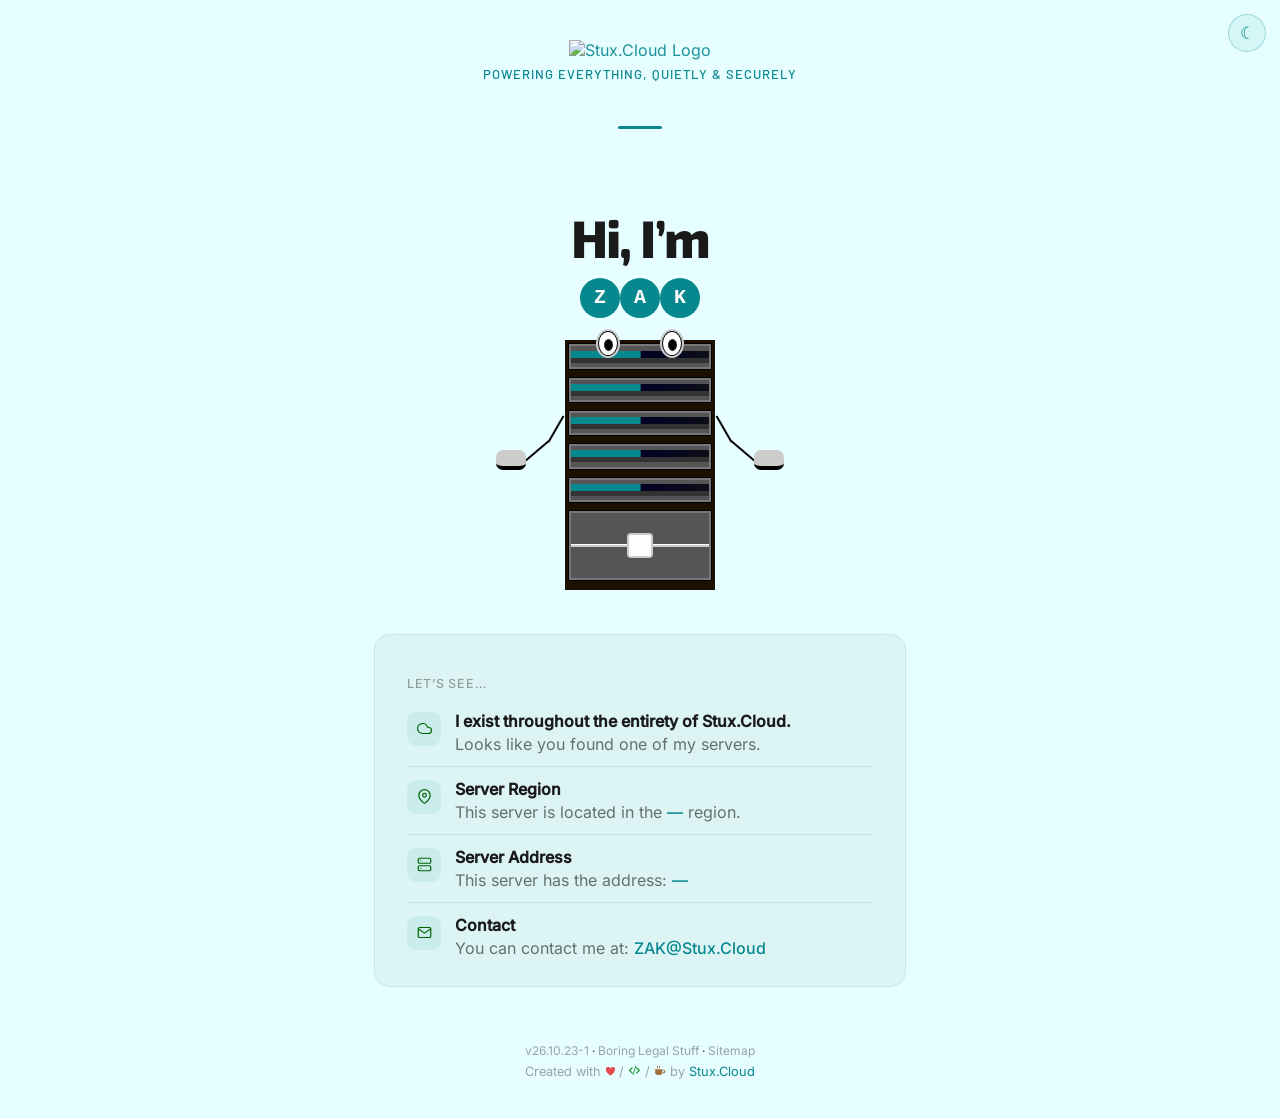
==== commit 1b3ac988: "Release v26.10.23-1 See CHANGELOG.md for details." ====
--- a/index.html
+++ b/index.html
@@ -6,6 +6,11 @@
     <meta name="viewport" content="width=device-width, initial-scale=1.0">
     <meta name="description" content="A Stux.Cloud Instance - Powered by Stuxedo">
     <title>A Stux.Cloud Instance - Powered by Stuxedo</title>
+    <link rel="icon" href="/favicon.ico" sizes="48x48">
+    <link rel="icon" type="image/png" sizes="512x512" href="/icon-512.png">
+    <link rel="apple-touch-icon" href="/apple-touch-icon.png">
+    <link rel="manifest" href="/site.webmanifest">
+    <script id="discord:component-embed" type="application/json">{"component":{"type":17,"accent_color":493454,"components":[{"type":9,"components":[{"type":10,"content":"-# [Stux.Cloud](https://stux.cloud)\n## [A Stux.Cloud Instance](https://instancepage.stux.cloud/)\nOne of Stux.Cloud's servers. This page shows the server's region and address, and who to contact about it."}],"accessory":{"type":11,"media":{"url":"https://instancepage.stux.cloud/icon-512.png"}}},{"type":1,"components":[{"type":2,"style":5,"label":"Stux.Cloud","url":"https://stux.cloud"},{"type":2,"style":5,"label":"Changelog","url":"https://instancepage.stux.cloud/changelog"}]}]}}</script>
     <link rel="icon" type="image/png" href="https://global.media.stux.cloud/icon-dark.png" media="(prefers-color-scheme: light)">
     <link rel="icon" type="image/png" href="https://global.media.stux.cloud/icon-light.png" media="(prefers-color-scheme: dark)">
     <link rel="stylesheet" href="assets/fonts/fonts.css">
